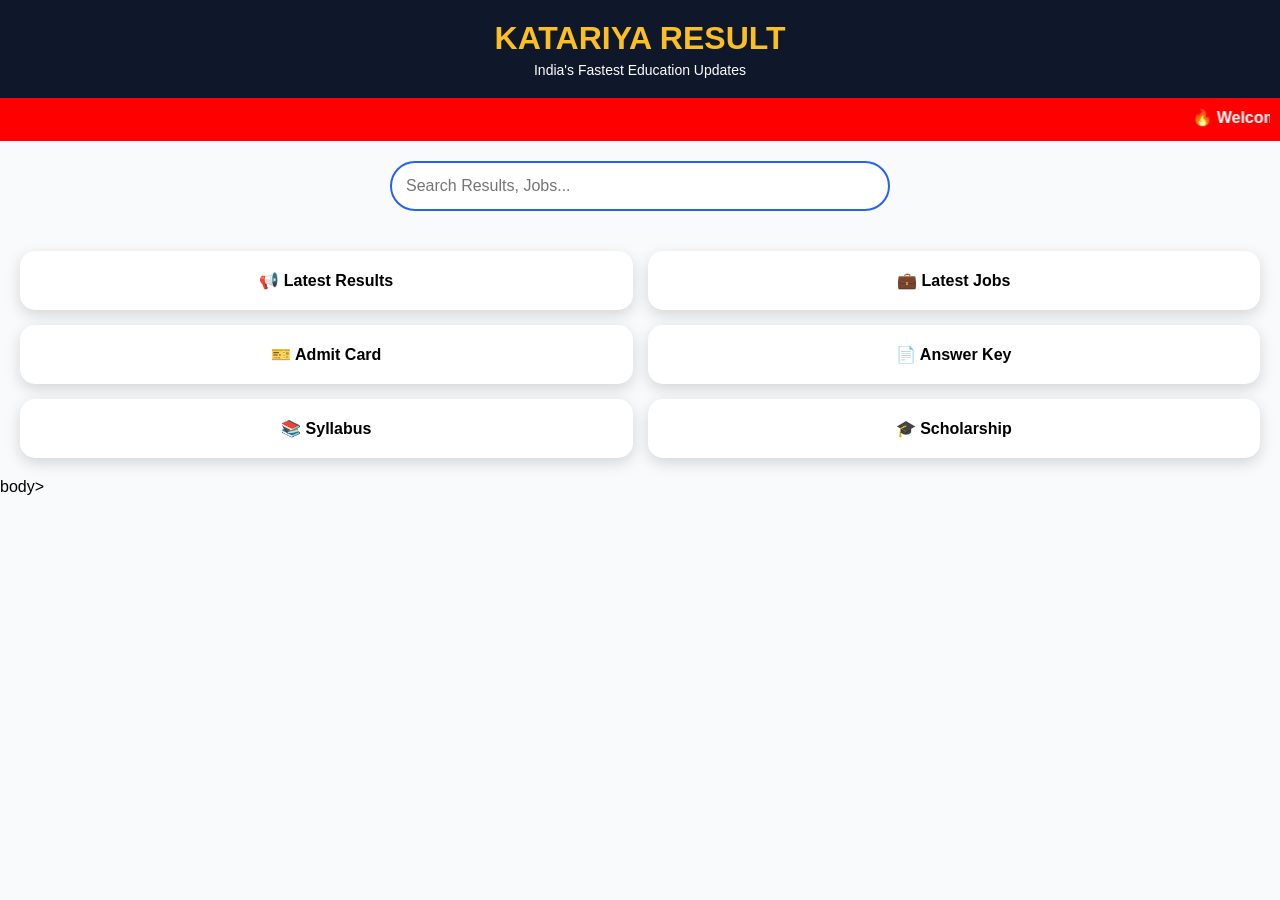
==== index.html @ f51190ad "Update index.html" ====
<!DOCTYPE html>
<html lang="hi">

  <head><link rel="stylesheet" href="style.css">
<meta charset="UTF-8">
<meta name="viewport" content="width=device-width, initial-scale=1.0">
<title>Katariya Result | India's Fastest Education Updates</title>

<style>
*{
margin:0;
padding:0;
box-sizing:border-box;
font-family:Arial,sans-serif;
}

body<nav class="navbar">
  <div class="nav-logo">KATARIYA RESULT</div>

  <div class="nav-links">
    <a href="#">Home</a>
    <a href="#">Results</a>
    <a href="#">Jobs</a>
    <a href="#">Admit Card</a>
    <a href="#">Answer Key</a>
    <a href="#">Contact</a>
  </div>

  <button id="themeBtn">🌙</button>
</nav>

<div class="hero">
  <h1>India's Premium Education Portal</h1>
  <p>Results • Jobs • Admit Card • Answer Key • Scholarship</p>

  <a href="#latest" class="hero-btn">Explore Now</a>
</div>{
background:#f4f8ff;
}

header{
background:#0f172a;
color:white;
padding:20px;
text-align:center;
}

header h1{
font-size:32px;
color:#fbbf24;
}

header p{
margin-top:5px;
font-size:14px;
}

.news{
background:red;
color:white;
padding:10px;
font-weight:bold;
overflow:hidden;
white-space:nowrap;
}

.news marquee{
font-size:16px;
}

.search{
padding:20px;
text-align:center;
}

.search input{
width:90%;
max-width:500px;
padding:14px;
border-radius:30px;
border:2px solid #2563eb;
font-size:16px;
}

.menu{
display:grid;
grid-template-columns:repeat(2,1fr);
gap:15px;
padding:20px;
}

.card{
background:white;
padding:20px;
border-radius:15px;
text-align:center;
font-weight:bold;
box-shadow:0 5px 15px rgba(0,0,0,.15);
}

.card:hover{
background:#2563eb;
color:white;
}
</style>

</head>
<body>

<header>
<h1>KATARIYA RESULT</h1>
<p>India's Fastest Education Updates</p>
</header>

<div class="news">
<marquee>
🔥 Welcome to Katariya Result | Latest Results | Jobs | Admit Card | Answer Key | Scholarship Updates
</marquee>
</div>

<div class="search">
<input type="text" placeholder="Search Results, Jobs...">
</div>

<div class="menu">
<div class="card">📢 Latest Results</div>
<div class="card">💼 Latest Jobs</div>
<div class="card">🎫 Admit Card</div>
<div class="card">📄 Answer Key</div>
<div class="card">📚 Syllabus</div>
<div class="card">🎓 Scholarship</div>
</div>

</<script src="script.js"></script>body>
</html>
---- style.css ----
:root{
--primary:#2563eb;
--secondary:#fbbf24;
--dark:#0f172a;
--light:#f8fafc;
}

body{
margin:0;
background:var(--light);
font-family:Arial,sans-serif;
}

header{
background:linear-gradient(135deg,#0f172a,#2563eb);
color:white;
padding:25px;
text-align:center;
box-shadow:0 10px 30px rgba(0,0,0,.2);
}

.logo{
font-size:38px;
font-weight:bold;
color:#fbbf24;
}

.tagline{
font-size:15px;
opacity:.9;
}

.topbar{
background:#dc2626;
color:#fff;
padding:10px;
font-weight:bold;
text-align:center;
}
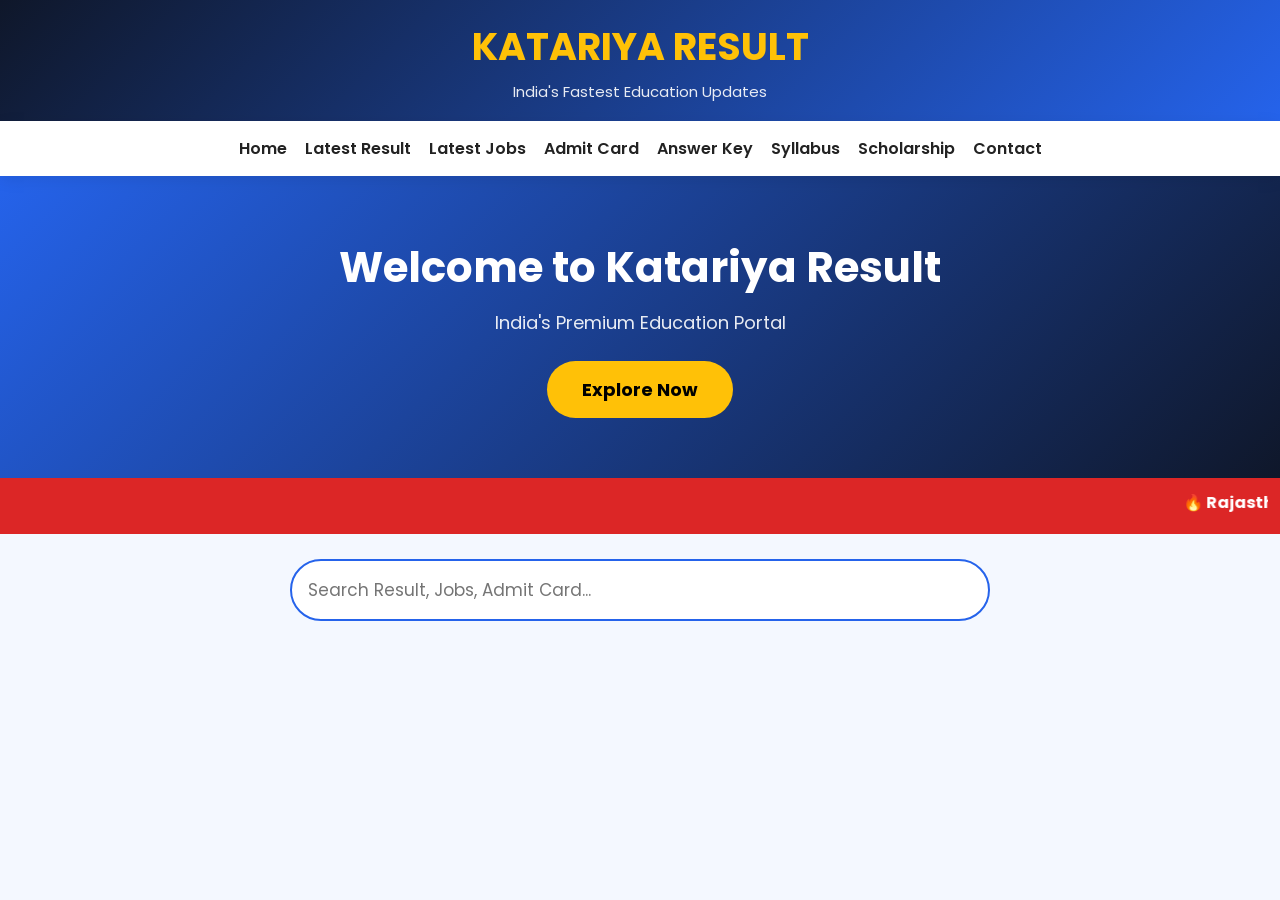
==== commit cae558fa: "Update index.html" ====
--- a/index.html
+++ b/index.html
@@ -1,137 +1,236 @@
 <!DOCTYPE html>
 <html lang="hi">
-
-  <head><link rel="stylesheet" href="style.css">
+<head>
 <meta charset="UTF-8">
 <meta name="viewport" content="width=device-width, initial-scale=1.0">
+
 <title>Katariya Result | India's Fastest Education Updates</title>
 
+<link rel="stylesheet" href="style.css">
+<link href="https://fonts.googleapis.com/css2?family=Poppins:wght@300;400;500;600;700&display=swap" rel="stylesheet">
+
 <style>
+
 *{
 margin:0;
 padding:0;
 box-sizing:border-box;
-font-family:Arial,sans-serif;
-}
-
-body<nav class="navbar">
-  <div class="nav-logo">KATARIYA RESULT</div>
-
-  <div class="nav-links">
-    <a href="#">Home</a>
-    <a href="#">Results</a>
-    <a href="#">Jobs</a>
-    <a href="#">Admit Card</a>
-    <a href="#">Answer Key</a>
-    <a href="#">Contact</a>
-  </div>
-
-  <button id="themeBtn">🌙</button>
-</nav>
-
-<div class="hero">
-  <h1>India's Premium Education Portal</h1>
-  <p>Results • Jobs • Admit Card • Answer Key • Scholarship</p>
-
-  <a href="#latest" class="hero-btn">Explore Now</a>
-</div>{
+font-family:'Poppins',sans-serif;
+}
+
+body{
 background:#f4f8ff;
+color:#222;
 }
 
 header{
-background:#0f172a;
-color:white;
-padding:20px;
-text-align:center;
-}
-
-header h1{
-font-size:32px;
-color:#fbbf24;
-}
-
-header p{
+background:linear-gradient(135deg,#0F172A,#2563EB);
+padding:18px;
+text-align:center;
+color:white;
+box-shadow:0 10px 30px rgba(0,0,0,.2);
+}
+
+.logo{
+font-size:38px;
+font-weight:700;
+color:#FFC107;
+}
+
+.tagline{
 margin-top:5px;
-font-size:14px;
-}
-
-.news{
-background:red;
-color:white;
-padding:10px;
+font-size:15px;
+}
+
+nav{
+background:white;
+display:flex;
+justify-content:center;
+gap:18px;
+flex-wrap:wrap;
+padding:15px;
+box-shadow:0 4px 15px rgba(0,0,0,.08);
+position:sticky;
+top:0;
+z-index:999;
+}
+
+nav a{
+text-decoration:none;
+color:#222;
+font-weight:600;
+transition:.3s;
+}
+
+nav a:hover{
+color:#2563EB;
+}
+
+.hero{
+padding:60px 20px;
+text-align:center;
+background:linear-gradient(135deg,#2563EB,#0F172A);
+color:white;
+}
+
+.hero h1{
+font-size:42px;
+margin-bottom:10px;
+}
+
+.hero p{
+font-size:18px;
+opacity:.9;
+}
+
+.hero button{
+margin-top:25px;
+padding:15px 35px;
+border:none;
+border-radius:50px;
+background:#FFC107;
+font-size:18px;
 font-weight:bold;
-overflow:hidden;
-white-space:nowrap;
-}
-
-.news marquee{
-font-size:16px;
+cursor:pointer;
+transition:.3s;
+}
+
+.hero button:hover{
+transform:scale(1.05);
+}
+
+.breaking{
+background:#dc2626;
+color:white;
+padding:12px;
+font-weight:bold;
 }
 
 .search{
-padding:20px;
+padding:25px;
 text-align:center;
 }
 
 .search input{
 width:90%;
-max-width:500px;
-padding:14px;
-border-radius:30px;
-border:2px solid #2563eb;
-font-size:16px;
-}
-
-.menu{
+max-width:700px;
+padding:16px;
+border-radius:40px;
+border:2px solid #2563EB;
+font-size:17px;
+outline:none;
+}
+
+.section-title{
+text-align:center;
+margin-top:35px;
+font-size:28px;
+color:#0F172A;
+}
+
+.cards{
 display:grid;
-grid-template-columns:repeat(2,1fr);
-gap:15px;
-padding:20px;
+grid-template-columns:repeat(auto-fit,minmax(220px,1fr));
+gap:20px;
+padding:30px;
 }
 
 .card{
 background:white;
-padding:20px;
-border-radius:15px;
-text-align:center;
-font-weight:bold;
-box-shadow:0 5px 15px rgba(0,0,0,.15);
+padding:25px;
+border-radius:18px;
+box-shadow:0 10px 25px rgba(0,0,0,.08);
+transition:.3s;
+text-align:center;
 }
 
 .card:hover{
-background:#2563eb;
-color:white;
-}
+transform:translateY(-8px);
+}
+
+.card h3{
+margin-top:15px;
+}
+
+.card p{
+margin-top:10px;
+font-size:14px;
+}
+
+.card button{
+margin-top:18px;
+padding:10px 20px;
+border:none;
+background:#2563EB;
+color:white;
+border-radius:8px;
+cursor:pointer;
+}
+
+footer{
+background:#0F172A;
+color:white;
+text-align:center;
+padding:35px;
+margin-top:40px;
+}
+
 </style>
 
 </head>
+
 <body>
 
 <header>
-<h1>KATARIYA RESULT</h1>
-<p>India's Fastest Education Updates</p>
+
+<div class="logo">KATARIYA RESULT</div>
+
+<div class="tagline">
+India's Fastest Education Updates
+</div>
+
 </header>
 
-<div class="news">
+<nav>
+
+<a href="#">Home</a>
+
+<a href="#">Latest Result</a>
+
+<a href="#">Latest Jobs</a>
+
+<a href="#">Admit Card</a>
+
+<a href="#">Answer Key</a>
+
+<a href="#">Syllabus</a>
+
+<a href="#">Scholarship</a>
+
+<a href="#">Contact</a>
+
+</nav>
+
+<section class="hero">
+
+<h1>Welcome to Katariya Result</h1>
+
+<p>India's Premium Education Portal</p>
+
+<button>Explore Now</button>
+
+</section>
+
+<div class="breaking">
+
 <marquee>
-🔥 Welcome to Katariya Result | Latest Results | Jobs | Admit Card | Answer Key | Scholarship Updates
+🔥 Rajasthan Police Result | REET | SSC | Railway | UPSC | Latest Government Jobs | Admit Card | Scholarship Updates
 </marquee>
+
 </div>
 
 <div class="search">
-<input type="text" placeholder="Search Results, Jobs...">
+
+<input type="text" placeholder="Search Result, Jobs, Admit Card...">
+
 </div>
-
-<div class="menu">
-<div class="card">📢 Latest Results</div>
-<div class="card">💼 Latest Jobs</div>
-<div class="card">🎫 Admit Card</div>
-<div class="card">📄 Answer Key</div>
-<div class="card">📚 Syllabus</div>
-<div class="card">🎓 Scholarship</div>
-</div>
-
-</<script src="script.js"></script>body>
-</html>
-
-
--- a/style.css
+++ b/style.css
@@ -37,3 +37,78 @@
 font-weight:bold;
 text-align:center;
 }
+.navbar{
+position:sticky;
+top:0;
+z-index:999;
+display:flex;
+justify-content:space-between;
+align-items:center;
+padding:15px 25px;
+background:rgba(15,23,42,.9);
+backdrop-filter:blur(15px);
+}
+
+.nav-logo{
+font-size:24px;
+font-weight:bold;
+color:#FFC107;
+}
+
+.nav-links{
+display:flex;
+gap:18px;
+}
+
+.nav-links a{
+color:white;
+text-decoration:none;
+font-weight:600;
+transition:.3s;
+}
+
+.nav-links a:hover{
+color:#FFC107;
+}
+
+#themeBtn{
+border:none;
+padding:10px 14px;
+border-radius:50%;
+background:#FFC107;
+cursor:pointer;
+font-size:18px;
+}
+
+.hero{
+padding:80px 20px;
+text-align:center;
+background:linear-gradient(135deg,#0f172a,#2563eb);
+color:white;
+}
+
+.hero h1{
+font-size:40px;
+margin-bottom:10px;
+}
+
+.hero p{
+font-size:18px;
+opacity:.9;
+}
+
+.hero-btn{
+display:inline-block;
+margin-top:25px;
+padding:15px 35px;
+background:#FFC107;
+color:#111;
+font-weight:bold;
+border-radius:40px;
+text-decoration:none;
+transition:.3s;
+}
+
+.hero-btn:hover{
+transform:scale(1.08);
+}
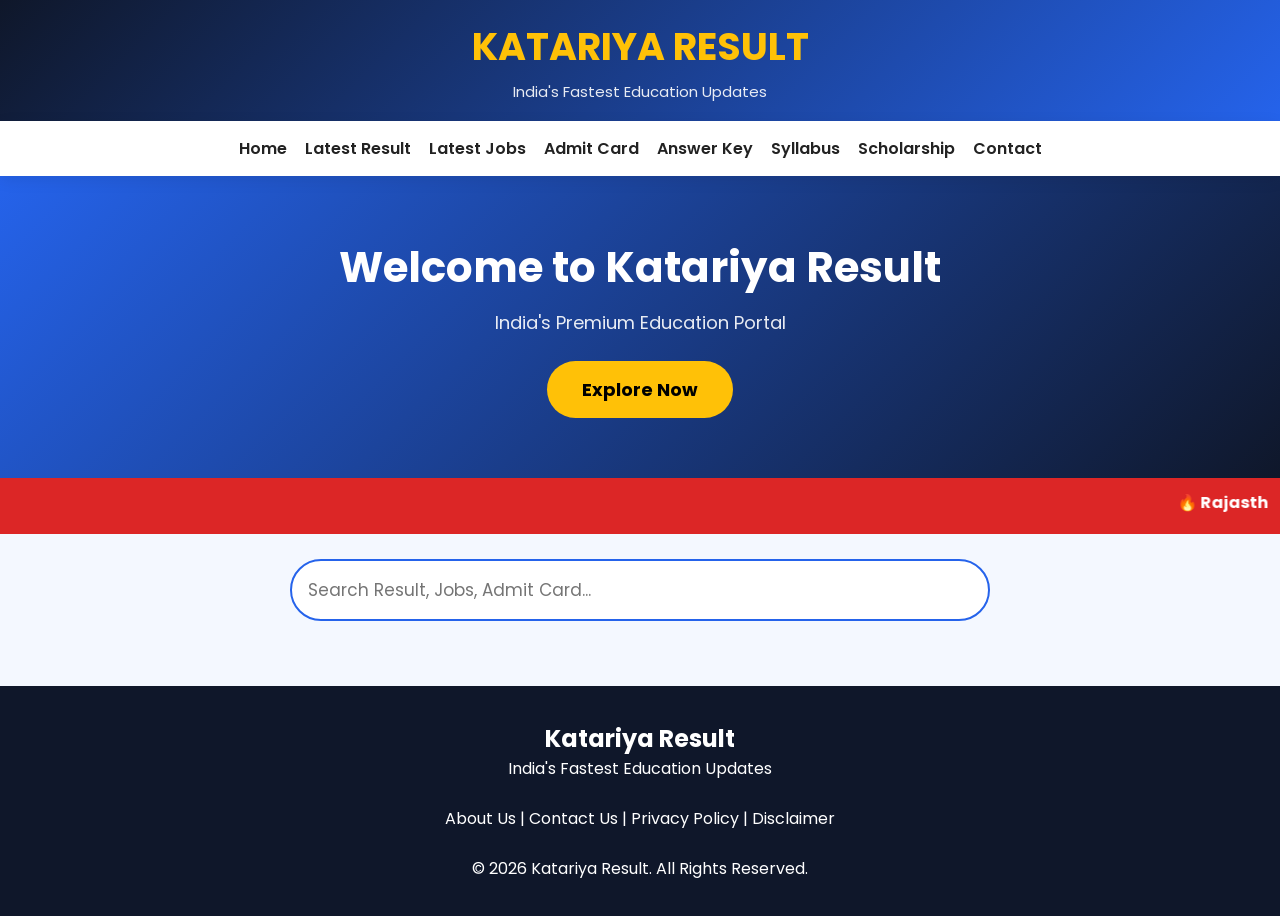
==== commit d8868ee6: "Update index.html" ====
--- a/index.html
+++ b/index.html
@@ -233,4 +233,66 @@
 
 <input type="text" placeholder="Search Result, Jobs, Admit Card...">
 
-</div>
+
+</div><footer>
+
+<h2>Katariya Result</h2>
+
+<p>India's Fastest Education Updates</p>
+
+<br>
+
+<p>
+About Us | Contact Us | Privacy Policy | Disclaimer
+</p>
+
+<br>
+
+<p>
+© 2026 Katariya Result. All Rights Reserved.
+</p>
+
+</footer>
+
+<button id="topBtn">⬆</button>
+
+<script>
+
+const topBtn=document.getElementById("topBtn");
+
+window.onscroll=function(){
+
+if(document.body.scrollTop>300||document.documentElement.scrollTop>300){
+topBtn.style.display="block";
+}else{
+topBtn.style.display="none";
+}
+
+}
+
+topBtn.onclick=function(){
+
+window.scrollTo({
+top:0,
+behavior:"smooth"
+});
+
+}
+
+function updateTime(){
+
+const d=new Date();
+
+let t=d.toLocaleTimeString();
+
+document.title="Katariya Result | "+t;
+
+}
+
+setInterval(updateTime,1000);
+
+</script>
+
+</body>
+
+</html>
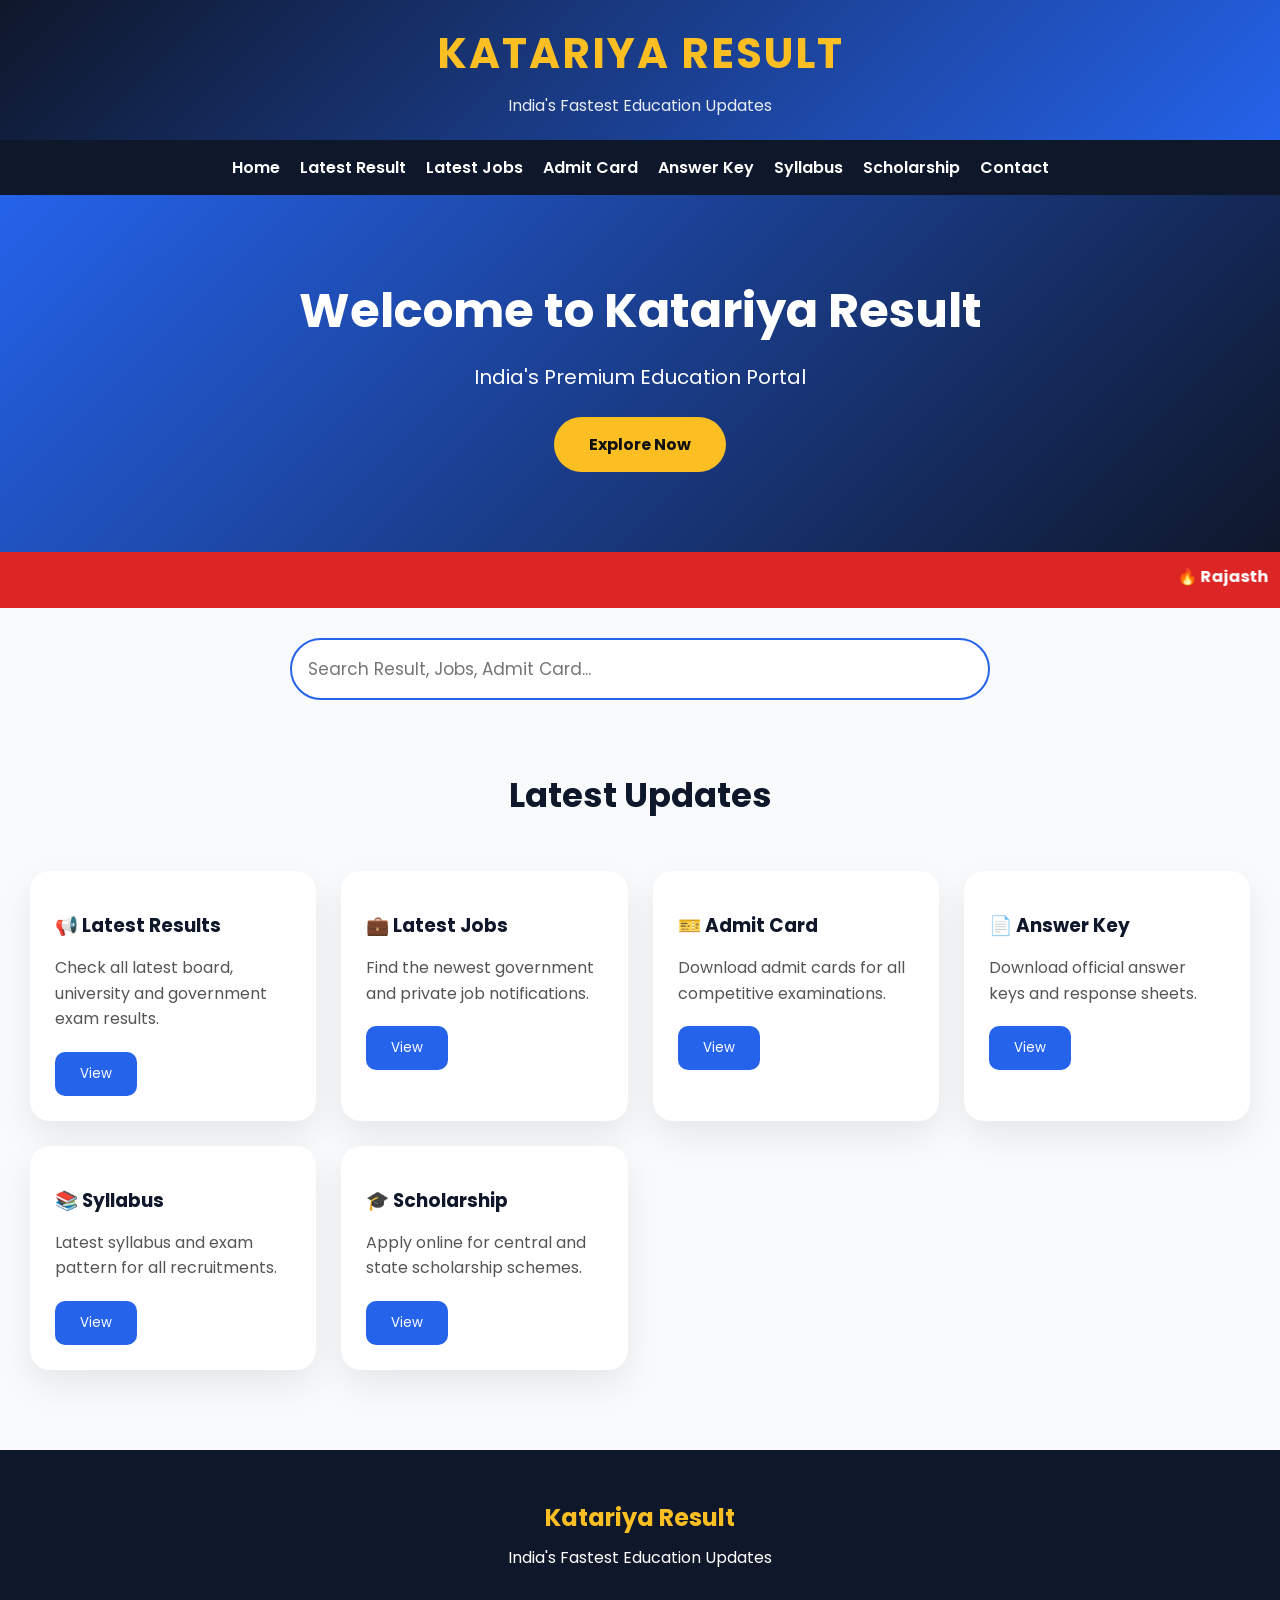
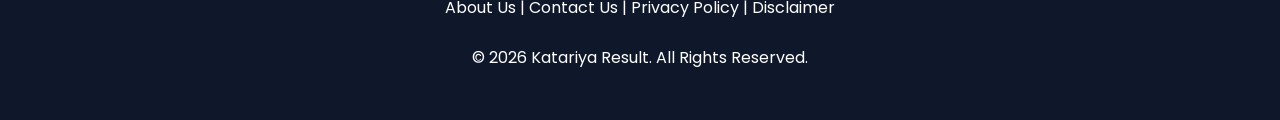
==== commit 639a0a4c: "Update index.html" ====
--- a/index.html
+++ b/index.html
@@ -1,5 +1,5 @@
 <!DOCTYPE html>
-<html lang="hi">
+<html lang="en">
 <head>
 <meta charset="UTF-8">
 <meta name="viewport" content="width=device-width, initial-scale=1.0">
@@ -9,232 +9,87 @@
 <link rel="stylesheet" href="style.css">
 <link href="https://fonts.googleapis.com/css2?family=Poppins:wght@300;400;500;600;700&display=swap" rel="stylesheet">
 
-<style>
-
-*{
-margin:0;
-padding:0;
-box-sizing:border-box;
-font-family:'Poppins',sans-serif;
-}
-
-body{
-background:#f4f8ff;
-color:#222;
-}
-
-header{
-background:linear-gradient(135deg,#0F172A,#2563EB);
-padding:18px;
-text-align:center;
-color:white;
-box-shadow:0 10px 30px rgba(0,0,0,.2);
-}
-
-.logo{
-font-size:38px;
-font-weight:700;
-color:#FFC107;
-}
-
-.tagline{
-margin-top:5px;
-font-size:15px;
-}
-
-nav{
-background:white;
-display:flex;
-justify-content:center;
-gap:18px;
-flex-wrap:wrap;
-padding:15px;
-box-shadow:0 4px 15px rgba(0,0,0,.08);
-position:sticky;
-top:0;
-z-index:999;
-}
-
-nav a{
-text-decoration:none;
-color:#222;
-font-weight:600;
-transition:.3s;
-}
-
-nav a:hover{
-color:#2563EB;
-}
-
-.hero{
-padding:60px 20px;
-text-align:center;
-background:linear-gradient(135deg,#2563EB,#0F172A);
-color:white;
-}
-
-.hero h1{
-font-size:42px;
-margin-bottom:10px;
-}
-
-.hero p{
-font-size:18px;
-opacity:.9;
-}
-
-.hero button{
-margin-top:25px;
-padding:15px 35px;
-border:none;
-border-radius:50px;
-background:#FFC107;
-font-size:18px;
-font-weight:bold;
-cursor:pointer;
-transition:.3s;
-}
-
-.hero button:hover{
-transform:scale(1.05);
-}
-
-.breaking{
-background:#dc2626;
-color:white;
-padding:12px;
-font-weight:bold;
-}
-
-.search{
-padding:25px;
-text-align:center;
-}
-
-.search input{
-width:90%;
-max-width:700px;
-padding:16px;
-border-radius:40px;
-border:2px solid #2563EB;
-font-size:17px;
-outline:none;
-}
-
-.section-title{
-text-align:center;
-margin-top:35px;
-font-size:28px;
-color:#0F172A;
-}
-
-.cards{
-display:grid;
-grid-template-columns:repeat(auto-fit,minmax(220px,1fr));
-gap:20px;
-padding:30px;
-}
-
-.card{
-background:white;
-padding:25px;
-border-radius:18px;
-box-shadow:0 10px 25px rgba(0,0,0,.08);
-transition:.3s;
-text-align:center;
-}
-
-.card:hover{
-transform:translateY(-8px);
-}
-
-.card h3{
-margin-top:15px;
-}
-
-.card p{
-margin-top:10px;
-font-size:14px;
-}
-
-.card button{
-margin-top:18px;
-padding:10px 20px;
-border:none;
-background:#2563EB;
-color:white;
-border-radius:8px;
-cursor:pointer;
-}
-
-footer{
-background:#0F172A;
-color:white;
-text-align:center;
-padding:35px;
-margin-top:40px;
-}
-
-</style>
-
 </head>
 
 <body>
 
 <header>
-
 <div class="logo">KATARIYA RESULT</div>
-
-<div class="tagline">
-India's Fastest Education Updates
-</div>
-
+<div class="tagline">India's Fastest Education Updates</div>
 </header>
 
 <nav>
-
-<a href="#">Home</a>
-
-<a href="#">Latest Result</a>
-
-<a href="#">Latest Jobs</a>
-
-<a href="#">Admit Card</a>
-
-<a href="#">Answer Key</a>
-
-<a href="#">Syllabus</a>
-
-<a href="#">Scholarship</a>
-
-<a href="#">Contact</a>
-
+<ul>
+<li><a href="#">Home</a></li>
+<li><a href="#">Latest Result</a></li>
+<li><a href="#">Latest Jobs</a></li>
+<li><a href="#">Admit Card</a></li>
+<li><a href="#">Answer Key</a></li>
+<li><a href="#">Syllabus</a></li>
+<li><a href="#">Scholarship</a></li>
+<li><a href="#">Contact</a></li>
+</ul>
 </nav>
 
 <section class="hero">
-
 <h1>Welcome to Katariya Result</h1>
-
 <p>India's Premium Education Portal</p>
-
-<button>Explore Now</button>
-
+<a href="#latest" class="hero-btn">Explore Now</a>
 </section>
 
-<div class="breaking">
-
+<div class="news">
 <marquee>
 🔥 Rajasthan Police Result | REET | SSC | Railway | UPSC | Latest Government Jobs | Admit Card | Scholarship Updates
 </marquee>
+</div>
+
+<div class="search">
+<input type="text" placeholder="Search Result, Jobs, Admit Card...">
+</div>
+
+<h2 class="section-title" id="latest">Latest Updates</h2>
+
+<div class="cards">
+
+<div class="card">
+<h3>📢 Latest Results</h3>
+<p>Check all latest board, university and government exam results.</p>
+<button>View</button>
+</div>
+
+<div class="card">
+<h3>💼 Latest Jobs</h3>
+<p>Find the newest government and private job notifications.</p>
+<button>View</button>
+</div>
+
+<div class="card">
+<h3>🎫 Admit Card</h3>
+<p>Download admit cards for all competitive examinations.</p>
+<button>View</button>
+</div>
+
+<div class="card">
+<h3>📄 Answer Key</h3>
+<p>Download official answer keys and response sheets.</p>
+<button>View</button>
+</div>
+
+<div class="card">
+<h3>📚 Syllabus</h3>
+<p>Latest syllabus and exam pattern for all recruitments.</p>
+<button>View</button>
+</div>
+
+<div class="card">
+<h3>🎓 Scholarship</h3>
+<p>Apply online for central and state scholarship schemes.</p>
+<button>View</button>
+</div>
 
 </div>
 
-<div class="search">
-
-<input type="text" placeholder="Search Result, Jobs, Admit Card...">
-
-
-</div><footer>
+<footer>
 
 <h2>Katariya Result</h2>
 
@@ -256,43 +111,7 @@
 
 <button id="topBtn">⬆</button>
 
-<script>
-
-const topBtn=document.getElementById("topBtn");
-
-window.onscroll=function(){
-
-if(document.body.scrollTop>300||document.documentElement.scrollTop>300){
-topBtn.style.display="block";
-}else{
-topBtn.style.display="none";
-}
-
-}
-
-topBtn.onclick=function(){
-
-window.scrollTo({
-top:0,
-behavior:"smooth"
-});
-
-}
-
-function updateTime(){
-
-const d=new Date();
-
-let t=d.toLocaleTimeString();
-
-document.title="Katariya Result | "+t;
-
-}
-
-setInterval(updateTime,1000);
-
-</script>
+<script src="script.js"></script>
 
 </body>
-
 </html>
--- a/style.css
+++ b/style.css
@@ -1,114 +1,311 @@
 :root{
---primary:#2563eb;
---secondary:#fbbf24;
---dark:#0f172a;
---light:#f8fafc;
+  --primary:#2563eb;
+  --secondary:#fbbf24;
+  --dark:#0f172a;
+  --light:#f8fafc;
+  --white:#ffffff;
+  --danger:#dc2626;
+  --shadow:0 10px 30px rgba(0,0,0,.12);
+  --radius:18px;
+}
+
+*{
+  margin:0;
+  padding:0;
+  box-sizing:border-box;
+  font-family:'Poppins',sans-serif;
+  scroll-behavior:smooth;
 }
 
 body{
-margin:0;
-background:var(--light);
-font-family:Arial,sans-serif;
+  background:var(--light);
+  color:#222;
+  overflow-x:hidden;
+}
+
+a{
+  text-decoration:none;
+  color:inherit;
+}
+
+img{
+  max-width:100%;
+  display:block;
 }
 
 header{
-background:linear-gradient(135deg,#0f172a,#2563eb);
-color:white;
-padding:25px;
-text-align:center;
-box-shadow:0 10px 30px rgba(0,0,0,.2);
+  background:linear-gradient(135deg,#0f172a,#2563eb);
+  color:#fff;
+  padding:22px;
+  text-align:center;
+  box-shadow:var(--shadow);
 }
 
 .logo{
-font-size:38px;
-font-weight:bold;
-color:#fbbf24;
+  font-size:42px;
+  font-weight:700;
+  color:var(--secondary);
+  letter-spacing:2px;
 }
 
 .tagline{
-font-size:15px;
-opacity:.9;
-}
-
-.topbar{
-background:#dc2626;
-color:#fff;
-padding:10px;
-font-weight:bold;
-text-align:center;
-}
-.navbar{
-position:sticky;
-top:0;
-z-index:999;
-display:flex;
-justify-content:space-between;
-align-items:center;
-padding:15px 25px;
-background:rgba(15,23,42,.9);
-backdrop-filter:blur(15px);
-}
-
-.nav-logo{
-font-size:24px;
-font-weight:bold;
-color:#FFC107;
-}
-
-.nav-links{
-display:flex;
-gap:18px;
-}
-
-.nav-links a{
-color:white;
-text-decoration:none;
-font-weight:600;
-transition:.3s;
-}
-
-.nav-links a:hover{
-color:#FFC107;
-}
-
-#themeBtn{
-border:none;
-padding:10px 14px;
-border-radius:50%;
-background:#FFC107;
-cursor:pointer;
-font-size:18px;
+  margin-top:8px;
+  font-size:16px;
+  opacity:.9;
+}
+
+nav{
+  position:sticky;
+  top:0;
+  z-index:999;
+  display:flex;
+  justify-content:center;
+  align-items:center;
+  background:#0f172a;
+  padding:15px;
+}
+
+nav ul{
+  display:flex;
+  list-style:none;
+  gap:20px;
+  flex-wrap:wrap;
+}
+
+nav ul li a{
+  color:#fff;
+  font-weight:600;
+  transition:.3s;
+}
+
+nav ul li a:hover{
+  color:var(--secondary);
 }
 
 .hero{
-padding:80px 20px;
-text-align:center;
-background:linear-gradient(135deg,#0f172a,#2563eb);
-color:white;
+  background:linear-gradient(135deg,#2563eb,#0f172a);
+  color:#fff;
+  text-align:center;
+  padding:80px 20px;
 }
 
 .hero h1{
-font-size:40px;
-margin-bottom:10px;
+  font-size:48px;
 }
 
 .hero p{
-font-size:18px;
-opacity:.9;
+  margin-top:15px;
+  font-size:20px;
 }
 
 .hero-btn{
-display:inline-block;
-margin-top:25px;
-padding:15px 35px;
-background:#FFC107;
-color:#111;
-font-weight:bold;
-border-radius:40px;
-text-decoration:none;
-transition:.3s;
+  display:inline-block;
+  margin-top:25px;
+  padding:15px 35px;
+  background:var(--secondary);
+  color:#111;
+  border-radius:50px;
+  font-weight:700;
+  transition:.3s;
 }
 
 .hero-btn:hover{
-transform:scale(1.08);
-}
+  transform:translateY(-5px);
+}
+
+.news{
+  background:var(--danger);
+  color:#fff;
+  padding:12px;
+  font-weight:bold;
+}
+
+.search{
+  padding:30px 20px;
+  text-align:center;
+}
+
+.search input{
+  width:90%;
+  max-width:700px;
+  padding:16px;
+  border:2px solid var(--primary);
+  border-radius:50px;
+  outline:none;
+  font-size:17px;
+}
+
+.search input:focus{
+  box-shadow:0 0 20px rgba(37,99,235,.2);
+}
+
+.section-title{
+  text-align:center;
+  font-size:34px;
+  margin:40px 0 20px;
+  color:var(--dark);
+}
+
+.cards{
+  display:grid;
+  grid-template-columns:repeat(auto-fit,minmax(240px,1fr));
+  gap:25px;
+  padding:30px;
+}
+
+.card{
+  background:#fff;
+  border-radius:20px;
+  padding:25px;
+  box-shadow:0 15px 35px rgba(0,0,0,.08);
+  transition:.3s;
+}
+
+.card:hover{
+  transform:translateY(-10px);
+  box-shadow:0 20px 40px rgba(37,99,235,.2);
+}
+
+.card h3{
+  margin:15px 0;
+  color:var(--dark);
+}
+
+.card p{
+  color:#555;
+  line-height:1.6;
+}
+
+.card button{
+  margin-top:20px;
+  background:var(--primary);
+  color:#fff;
+  border:none;
+  padding:12px 25px;
+  border-radius:10px;
+  cursor:pointer;
+  transition:.3s;
+}
+
+.card button:hover{
+  background:var(--dark);
+}
+
+footer{
+  background:var(--dark);
+  color:#fff;
+  text-align:center;
+  padding:50px 20px;
+  margin-top:50px;
+}
+
+footer h2{
+  color:var(--secondary);
+  margin-bottom:10px;
+}
+
+#topBtn{
+  position:fixed;
+  bottom:20px;
+  right:20px;
+  width:55px;
+  height:55px;
+  border:none;
+  border-radius:50%;
+  background:var(--primary);
+  color:#fff;
+  font-size:22px;
+  cursor:pointer;
+  display:none;
+  box-shadow:0 10px 20px rgba(0,0,0,.25);
+}
+
+body.dark{
+  background:#08111f;
+  color:#fff;
+}
+
+body.dark .card{
+  background:#14213d;
+  color:#fff;
+}
+
+body.dark .card h3{
+  color:#fff;
+}
+
+body.dark nav{
+  background:#08111f;
+}
+
+body.dark .search input{
+  background:#14213d;
+  color:#fff;
+  border-color:var(--secondary);
+}
+
+@keyframes fadeUp{
+  from{
+    opacity:0;
+    transform:translateY(40px);
+  }
+  to{
+    opacity:1;
+    transform:translateY(0);
+  }
+}
+
+.hero,
+.card{
+  animation:fadeUp .7s ease;
+}
+
+@media(max-width:768px){
+
+.logo{
+  font-size:30px;
+}
+
+.hero{
+  padding:60px 20px;
+}
+
+.hero h1{
+  font-size:34px;
+}
+
+.hero p{
+  font-size:16px;
+}
+
+nav ul{
+  justify-content:center;
+  gap:12px;
+}
+
+.cards{
+  grid-template-columns:1fr;
+  padding:20px;
+}
+
+.search input{
+  width:96%;
+}
+
+}
+
+@media(max-width:480px){
+
+.hero h1{
+  font-size:28px;
+}
+
+.hero p{
+  font-size:15px;
+}
+
+.logo{
+  font-size:26px;
+}
+
+}
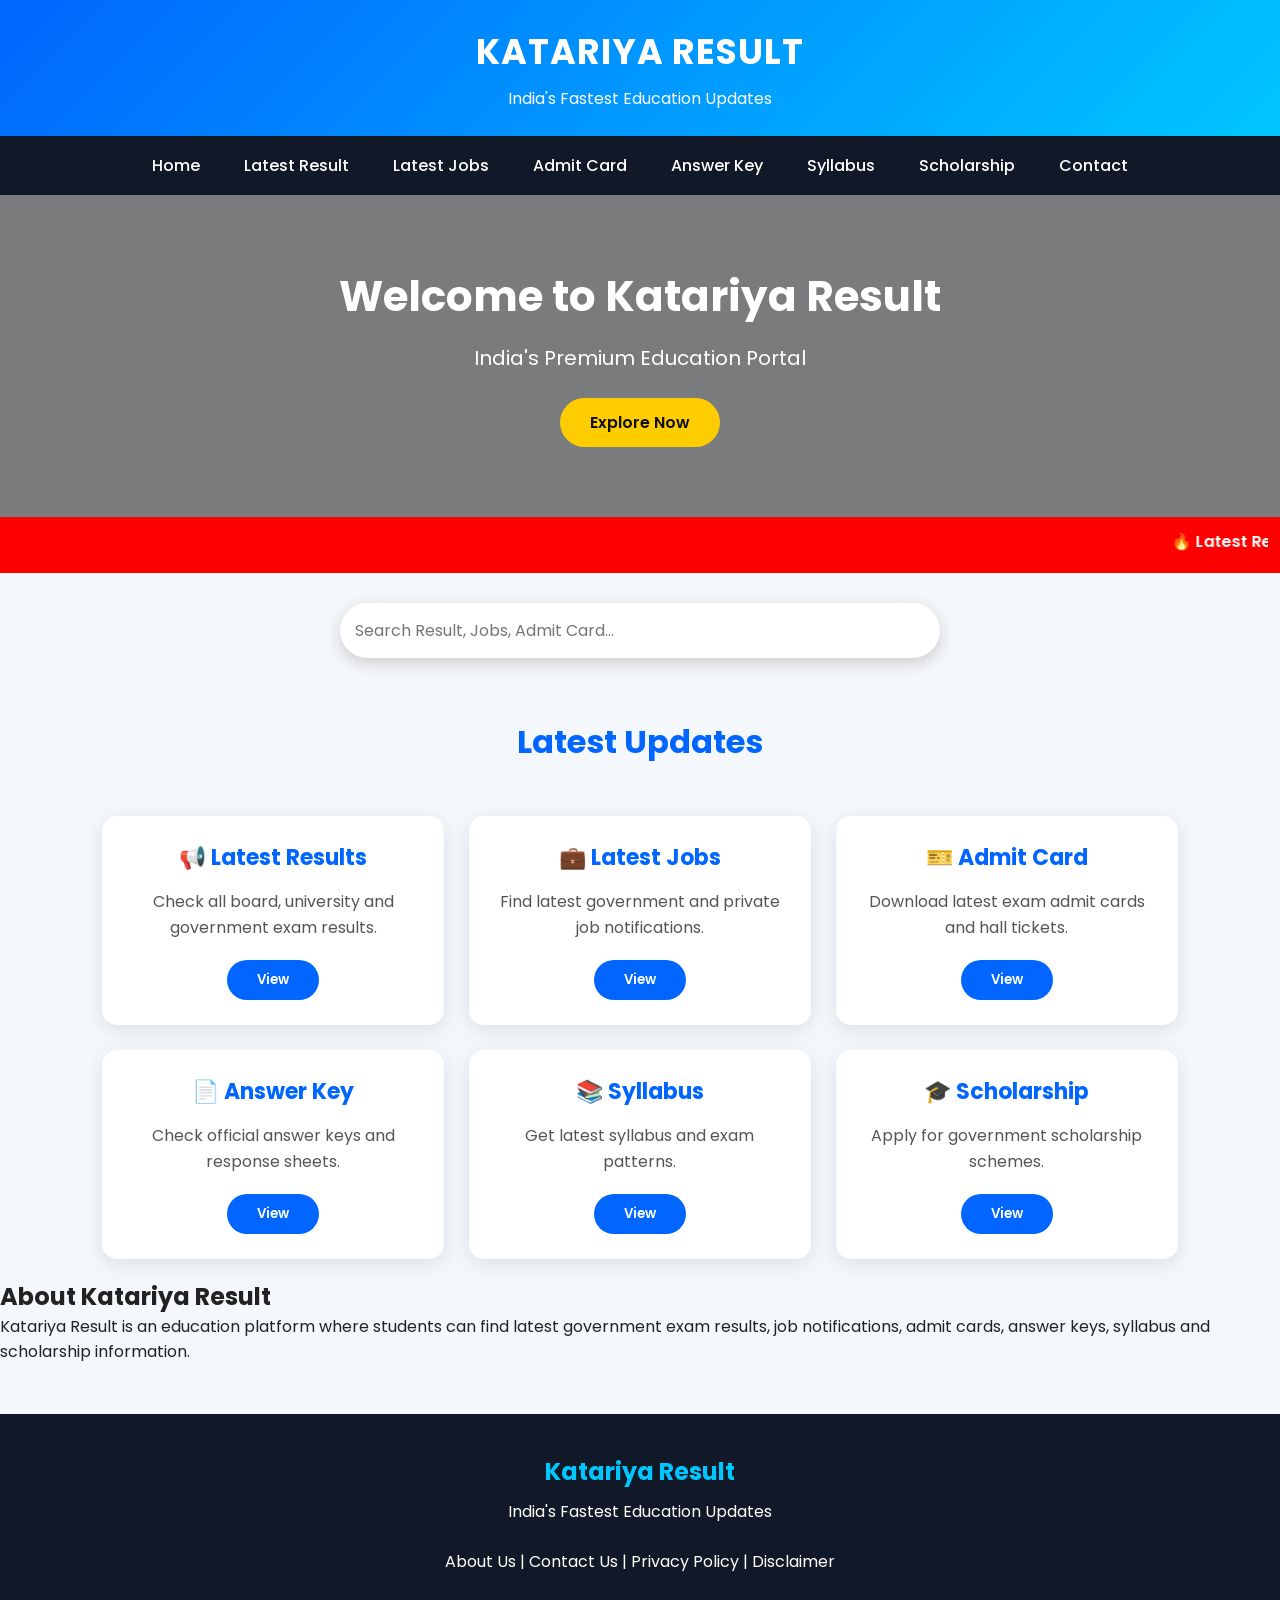
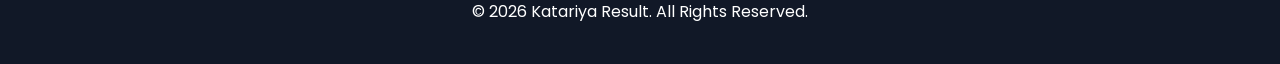
==== commit 2db65706: "Update index.html" ====
--- a/index.html
+++ b/index.html
@@ -1,117 +1,300 @@
 <!DOCTYPE html>
 <html lang="en">
+
 <head>
+
 <meta charset="UTF-8">
 <meta name="viewport" content="width=device-width, initial-scale=1.0">
 
-<title>Katariya Result | India's Fastest Education Updates</title>
+<title>Katariya Result | Latest Results, Jobs, Admit Card Updates</title>
+
+<meta name="description" content="Katariya Result provides latest government results, jobs, admit cards, answer keys, syllabus and scholarship updates.">
+
+<meta name="keywords" content="Katariya Result, Sarkari Result, Government Jobs, Admit Card, Rajasthan Result">
 
 <link rel="stylesheet" href="style.css">
+
 <link href="https://fonts.googleapis.com/css2?family=Poppins:wght@300;400;500;600;700&display=swap" rel="stylesheet">
 
 </head>
 
+
 <body>
 
+
 <header>
-<div class="logo">KATARIYA RESULT</div>
-<div class="tagline">India's Fastest Education Updates</div>
+
+<div class="logo">
+KATARIYA RESULT
+</div>
+
+<div class="tagline">
+India's Fastest Education Updates
+</div>
+
 </header>
 
+
+
 <nav>
+
 <ul>
-<li><a href="#">Home</a></li>
-<li><a href="#">Latest Result</a></li>
-<li><a href="#">Latest Jobs</a></li>
-<li><a href="#">Admit Card</a></li>
-<li><a href="#">Answer Key</a></li>
-<li><a href="#">Syllabus</a></li>
-<li><a href="#">Scholarship</a></li>
-<li><a href="#">Contact</a></li>
+
+<li><a href="index.html">Home</a></li>
+
+<li><a href="result.html">Latest Result</a></li>
+
+<li><a href="jobs.html">Latest Jobs</a></li>
+
+<li><a href="admit-card.html">Admit Card</a></li>
+
+<li><a href="answer-key.html">Answer Key</a></li>
+
+<li><a href="syllabus.html">Syllabus</a></li>
+
+<li><a href="scholarship.html">Scholarship</a></li>
+
+<li><a href="contact.html">Contact</a></li>
+
 </ul>
+
 </nav>
 
+
+
+
 <section class="hero">
-<h1>Welcome to Katariya Result</h1>
-<p>India's Premium Education Portal</p>
-<a href="#latest" class="hero-btn">Explore Now</a>
+
+<h1>
+Welcome to Katariya Result
+</h1>
+
+<p>
+India's Premium Education Portal
+</p>
+
+
+<a href="#latest" class="hero-btn">
+Explore Now
+</a>
+
+
 </section>
 
+
+
+
 <div class="news">
+
 <marquee>
-🔥 Rajasthan Police Result | REET | SSC | Railway | UPSC | Latest Government Jobs | Admit Card | Scholarship Updates
+
+🔥 Latest Result | Government Jobs | Admit Card | Answer Key | Scholarship Updates
+
 </marquee>
-</div>
+
+</div>
+
+
+
+
 
 <div class="search">
+
 <input type="text" placeholder="Search Result, Jobs, Admit Card...">
-</div>
-
-<h2 class="section-title" id="latest">Latest Updates</h2>
+
+</div>
+
+
+
+
+
+
+<h2 class="section-title" id="latest">
+Latest Updates
+</h2>
+
+
+
 
 <div class="cards">
 
-<div class="card">
+
+
+<div class="card">
+
 <h3>📢 Latest Results</h3>
-<p>Check all latest board, university and government exam results.</p>
-<button>View</button>
-</div>
-
-<div class="card">
+
+<p>
+Check all board, university and government exam results.
+</p>
+
+<button>
+View
+</button>
+
+</div>
+
+
+
+
+<div class="card">
+
 <h3>💼 Latest Jobs</h3>
-<p>Find the newest government and private job notifications.</p>
-<button>View</button>
-</div>
-
-<div class="card">
+
+<p>
+Find latest government and private job notifications.
+</p>
+
+<button>
+View
+</button>
+
+</div>
+
+
+
+
+
+<div class="card">
+
 <h3>🎫 Admit Card</h3>
-<p>Download admit cards for all competitive examinations.</p>
-<button>View</button>
-</div>
-
-<div class="card">
+
+<p>
+Download latest exam admit cards and hall tickets.
+</p>
+
+<button>
+View
+</button>
+
+</div>
+
+
+
+
+
+<div class="card">
+
 <h3>📄 Answer Key</h3>
-<p>Download official answer keys and response sheets.</p>
-<button>View</button>
-</div>
-
-<div class="card">
+
+<p>
+Check official answer keys and response sheets.
+</p>
+
+<button>
+View
+</button>
+
+</div>
+
+
+
+
+
+<div class="card">
+
 <h3>📚 Syllabus</h3>
-<p>Latest syllabus and exam pattern for all recruitments.</p>
-<button>View</button>
-</div>
-
-<div class="card">
+
+<p>
+Get latest syllabus and exam patterns.
+</p>
+
+<button>
+View
+</button>
+
+</div>
+
+
+
+
+
+<div class="card">
+
 <h3>🎓 Scholarship</h3>
-<p>Apply online for central and state scholarship schemes.</p>
-<button>View</button>
-</div>
-
-</div>
+
+<p>
+Apply for government scholarship schemes.
+</p>
+
+<button>
+View
+</button>
+
+</div>
+
+
+
+</div>
+
+
+
+
+
+
+
+<section class="about">
+
+<h2>
+About Katariya Result
+</h2>
+
+<p>
+Katariya Result is an education platform where students can find latest government exam results, job notifications, admit cards, answer keys, syllabus and scholarship information.
+</p>
+
+</section>
+
+
+
+
+
+
 
 <footer>
 
-<h2>Katariya Result</h2>
-
-<p>India's Fastest Education Updates</p>
+
+<h2>
+Katariya Result
+</h2>
+
+
+<p>
+India's Fastest Education Updates
+</p>
+
 
 <br>
 
+
 <p>
 About Us | Contact Us | Privacy Policy | Disclaimer
 </p>
 
+
 <br>
 
+
 <p>
 © 2026 Katariya Result. All Rights Reserved.
 </p>
 
+
 </footer>
 
-<button id="topBtn">⬆</button>
+
+
+
+
+<button id="topBtn">
+⬆
+</button>
+
+
 
 <script src="script.js"></script>
 
+
 </body>
+
 </html>
--- a/style.css
+++ b/style.css
@@ -1,311 +1,267 @@
-:root{
-  --primary:#2563eb;
-  --secondary:#fbbf24;
-  --dark:#0f172a;
-  --light:#f8fafc;
-  --white:#ffffff;
-  --danger:#dc2626;
-  --shadow:0 10px 30px rgba(0,0,0,.12);
-  --radius:18px;
-}
-
 *{
-  margin:0;
-  padding:0;
-  box-sizing:border-box;
-  font-family:'Poppins',sans-serif;
-  scroll-behavior:smooth;
+    margin:0;
+    padding:0;
+    box-sizing:border-box;
+    font-family:'Poppins',sans-serif;
 }
 
 body{
-  background:var(--light);
-  color:#222;
-  overflow-x:hidden;
-}
-
-a{
-  text-decoration:none;
-  color:inherit;
-}
-
-img{
-  max-width:100%;
-  display:block;
-}
+    background:#f4f7fb;
+    color:#222;
+}
+
+
+/* Header */
 
 header{
-  background:linear-gradient(135deg,#0f172a,#2563eb);
-  color:#fff;
-  padding:22px;
-  text-align:center;
-  box-shadow:var(--shadow);
+    background:linear-gradient(135deg,#0066ff,#00c6ff);
+    color:white;
+    text-align:center;
+    padding:25px 10px;
 }
 
 .logo{
-  font-size:42px;
-  font-weight:700;
-  color:var(--secondary);
-  letter-spacing:2px;
+    font-size:35px;
+    font-weight:700;
+    letter-spacing:1px;
 }
 
 .tagline{
-  margin-top:8px;
-  font-size:16px;
-  opacity:.9;
-}
+    font-size:16px;
+    margin-top:8px;
+}
+
+
+/* Navigation */
 
 nav{
-  position:sticky;
-  top:0;
-  z-index:999;
-  display:flex;
-  justify-content:center;
-  align-items:center;
-  background:#0f172a;
-  padding:15px;
+    background:#111827;
+    padding:12px 0;
+    position:sticky;
+    top:0;
+    z-index:100;
 }
 
 nav ul{
-  display:flex;
-  list-style:none;
-  gap:20px;
-  flex-wrap:wrap;
+    display:flex;
+    justify-content:center;
+    flex-wrap:wrap;
+    list-style:none;
+}
+
+nav ul li{
+    margin:5px 10px;
 }
 
 nav ul li a{
-  color:#fff;
-  font-weight:600;
-  transition:.3s;
+    color:white;
+    text-decoration:none;
+    font-weight:500;
+    padding:8px 12px;
+    border-radius:5px;
+    transition:.3s;
 }
 
 nav ul li a:hover{
-  color:var(--secondary);
-}
+    background:#0066ff;
+}
+
+
+/* Hero */
 
 .hero{
-  background:linear-gradient(135deg,#2563eb,#0f172a);
-  color:#fff;
-  text-align:center;
-  padding:80px 20px;
+    text-align:center;
+    padding:70px 20px;
+    background:
+    linear-gradient(rgba(0,0,0,.5),rgba(0,0,0,.5)),
+    url('https://images.unsplash.com/photo-1434030216411-0b793f4b4173');
+    background-size:cover;
+    background-position:center;
+    color:white;
 }
 
 .hero h1{
-  font-size:48px;
+    font-size:42px;
+    margin-bottom:15px;
 }
 
 .hero p{
-  margin-top:15px;
-  font-size:20px;
+    font-size:20px;
 }
 
 .hero-btn{
-  display:inline-block;
-  margin-top:25px;
-  padding:15px 35px;
-  background:var(--secondary);
-  color:#111;
-  border-radius:50px;
-  font-weight:700;
-  transition:.3s;
+    display:inline-block;
+    margin-top:25px;
+    padding:12px 30px;
+    background:#ffcc00;
+    color:#111;
+    text-decoration:none;
+    border-radius:30px;
+    font-weight:600;
+    transition:.3s;
 }
 
 .hero-btn:hover{
-  transform:translateY(-5px);
-}
+    background:white;
+}
+
+
+/* News */
 
 .news{
-  background:var(--danger);
-  color:#fff;
-  padding:12px;
-  font-weight:bold;
-}
+    background:#ff0000;
+    color:white;
+    padding:12px;
+    font-weight:600;
+}
+
+
+/* Search */
 
 .search{
-  padding:30px 20px;
-  text-align:center;
+    text-align:center;
+    padding:30px 15px;
 }
 
 .search input{
-  width:90%;
-  max-width:700px;
-  padding:16px;
-  border:2px solid var(--primary);
-  border-radius:50px;
-  outline:none;
-  font-size:17px;
-}
-
-.search input:focus{
-  box-shadow:0 0 20px rgba(37,99,235,.2);
-}
+    width:80%;
+    max-width:600px;
+    padding:15px;
+    border:none;
+    border-radius:30px;
+    box-shadow:0 5px 15px #ccc;
+    font-size:16px;
+    outline:none;
+}
+
+
+/* Section Title */
 
 .section-title{
-  text-align:center;
-  font-size:34px;
-  margin:40px 0 20px;
-  color:var(--dark);
-}
+    text-align:center;
+    font-size:32px;
+    margin:30px 0;
+    color:#0066ff;
+}
+
+
+/* Cards */
 
 .cards{
-  display:grid;
-  grid-template-columns:repeat(auto-fit,minmax(240px,1fr));
-  gap:25px;
-  padding:30px;
-}
+    display:grid;
+    grid-template-columns:repeat(auto-fit,minmax(260px,1fr));
+    gap:25px;
+    padding:20px 8%;
+}
+
 
 .card{
-  background:#fff;
-  border-radius:20px;
-  padding:25px;
-  box-shadow:0 15px 35px rgba(0,0,0,.08);
-  transition:.3s;
+    background:white;
+    padding:25px;
+    border-radius:15px;
+    text-align:center;
+    box-shadow:0 5px 20px rgba(0,0,0,.1);
+    transition:.3s;
 }
 
 .card:hover{
-  transform:translateY(-10px);
-  box-shadow:0 20px 40px rgba(37,99,235,.2);
+    transform:translateY(-8px);
+    box-shadow:0 10px 25px rgba(0,0,0,.2);
 }
 
 .card h3{
-  margin:15px 0;
-  color:var(--dark);
+    color:#0066ff;
+    margin-bottom:15px;
+    font-size:22px;
 }
 
 .card p{
-  color:#555;
-  line-height:1.6;
-}
+    color:#555;
+    line-height:1.6;
+}
+
 
 .card button{
-  margin-top:20px;
-  background:var(--primary);
-  color:#fff;
-  border:none;
-  padding:12px 25px;
-  border-radius:10px;
-  cursor:pointer;
-  transition:.3s;
+    margin-top:20px;
+    padding:10px 30px;
+    background:#0066ff;
+    color:white;
+    border:none;
+    border-radius:25px;
+    cursor:pointer;
+    font-weight:600;
 }
 
 .card button:hover{
-  background:var(--dark);
-}
+    background:#0044aa;
+}
+
+
+/* Footer */
 
 footer{
-  background:var(--dark);
-  color:#fff;
-  text-align:center;
-  padding:50px 20px;
-  margin-top:50px;
+    margin-top:50px;
+    background:#111827;
+    color:white;
+    text-align:center;
+    padding:40px 15px;
 }
 
 footer h2{
-  color:var(--secondary);
-  margin-bottom:10px;
-}
+    color:#00c6ff;
+    margin-bottom:10px;
+}
+
+
+/* Top Button */
 
 #topBtn{
-  position:fixed;
-  bottom:20px;
-  right:20px;
-  width:55px;
-  height:55px;
-  border:none;
-  border-radius:50%;
-  background:var(--primary);
-  color:#fff;
-  font-size:22px;
-  cursor:pointer;
-  display:none;
-  box-shadow:0 10px 20px rgba(0,0,0,.25);
-}
-
-body.dark{
-  background:#08111f;
-  color:#fff;
-}
-
-body.dark .card{
-  background:#14213d;
-  color:#fff;
-}
-
-body.dark .card h3{
-  color:#fff;
-}
-
-body.dark nav{
-  background:#08111f;
-}
-
-body.dark .search input{
-  background:#14213d;
-  color:#fff;
-  border-color:var(--secondary);
-}
-
-@keyframes fadeUp{
-  from{
-    opacity:0;
-    transform:translateY(40px);
-  }
-  to{
-    opacity:1;
-    transform:translateY(0);
-  }
-}
-
-.hero,
-.card{
-  animation:fadeUp .7s ease;
-}
-
-@media(max-width:768px){
+    position:fixed;
+    right:20px;
+    bottom:20px;
+    width:45px;
+    height:45px;
+    border:none;
+    border-radius:50%;
+    background:#0066ff;
+    color:white;
+    font-size:20px;
+    cursor:pointer;
+    box-shadow:0 5px 15px #777;
+}
+
+
+/* Mobile Responsive */
+
+@media(max-width:600px){
 
 .logo{
-  font-size:30px;
-}
-
-.hero{
-  padding:60px 20px;
+    font-size:25px;
 }
 
 .hero h1{
-  font-size:34px;
+    font-size:28px;
 }
 
 .hero p{
-  font-size:16px;
+    font-size:16px;
 }
 
 nav ul{
-  justify-content:center;
-  gap:12px;
+    flex-direction:column;
+    align-items:center;
+}
+
+.search input{
+    width:95%;
+}
+
+.section-title{
+    font-size:26px;
 }
 
 .cards{
-  grid-template-columns:1fr;
-  padding:20px;
-}
-
-.search input{
-  width:96%;
-}
-
-}
-
-@media(max-width:480px){
-
-.hero h1{
-  font-size:28px;
-}
-
-.hero p{
-  font-size:15px;
-}
-
-.logo{
-  font-size:26px;
-}
-
-}
+    padding:15px;
+}
+
+}
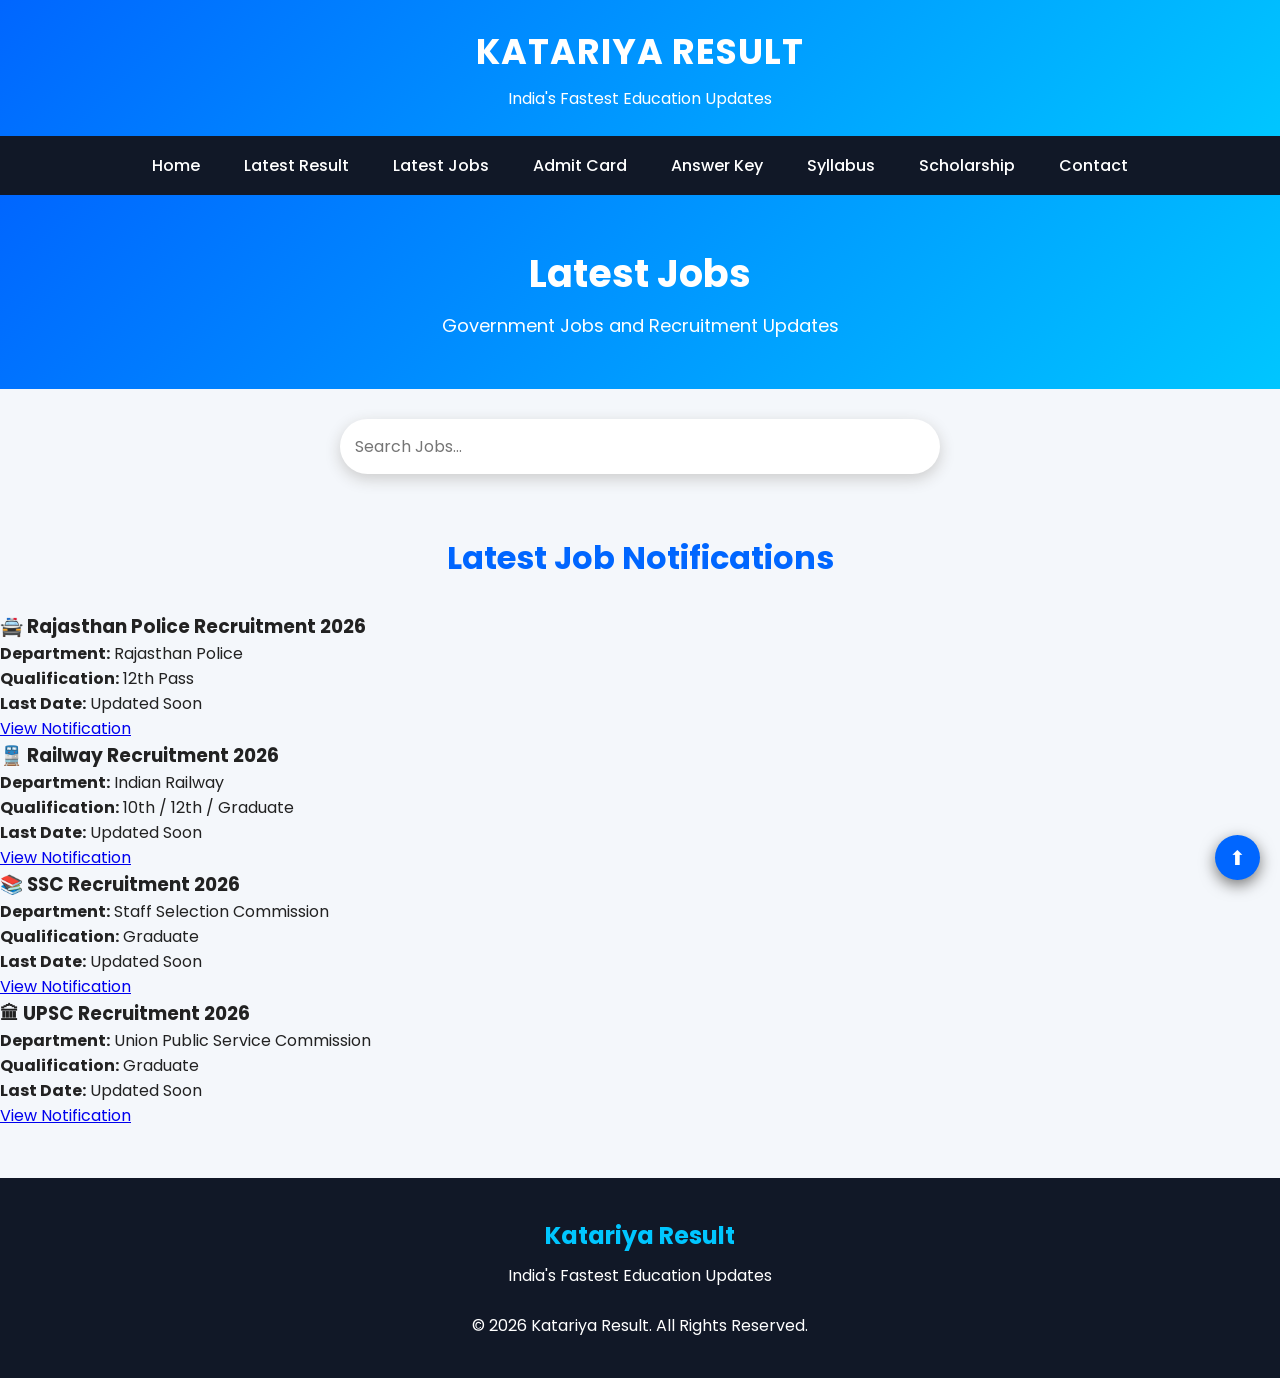
==== commit bbc2a9bf: "Update index.html" ====
--- a/index.html
+++ b/index.html
@@ -6,11 +6,9 @@
 <meta charset="UTF-8">
 <meta name="viewport" content="width=device-width, initial-scale=1.0">
 
-<title>Katariya Result | Latest Results, Jobs, Admit Card Updates</title>
-
-<meta name="description" content="Katariya Result provides latest government results, jobs, admit cards, answer keys, syllabus and scholarship updates.">
-
-<meta name="keywords" content="Katariya Result, Sarkari Result, Government Jobs, Admit Card, Rajasthan Result">
+<title>Latest Jobs | Katariya Result</title>
+
+<meta name="description" content="Latest government jobs, recruitment notifications, vacancies and application updates.">
 
 <link rel="stylesheet" href="style.css">
 
@@ -36,24 +34,18 @@
 
 
 
+
 <nav>
 
 <ul>
 
 <li><a href="index.html">Home</a></li>
-
 <li><a href="result.html">Latest Result</a></li>
-
 <li><a href="jobs.html">Latest Jobs</a></li>
-
 <li><a href="admit-card.html">Admit Card</a></li>
-
 <li><a href="answer-key.html">Answer Key</a></li>
-
 <li><a href="syllabus.html">Syllabus</a></li>
-
 <li><a href="scholarship.html">Scholarship</a></li>
-
 <li><a href="contact.html">Contact</a></li>
 
 </ul>
@@ -63,188 +55,124 @@
 
 
 
-<section class="hero">
+
+<section class="page-banner">
 
 <h1>
-Welcome to Katariya Result
+Latest Jobs
 </h1>
 
 <p>
-India's Premium Education Portal
+Government Jobs and Recruitment Updates
 </p>
 
-
-<a href="#latest" class="hero-btn">
-Explore Now
-</a>
-
-
 </section>
 
 
 
 
-<div class="news">
-
-<marquee>
-
-🔥 Latest Result | Government Jobs | Admit Card | Answer Key | Scholarship Updates
-
-</marquee>
-
-</div>
-
-
-
-
 
 <div class="search">
 
-<input type="text" placeholder="Search Result, Jobs, Admit Card...">
-
-</div>
-
-
-
-
-
-
-<h2 class="section-title" id="latest">
-Latest Updates
+<input type="text" placeholder="Search Jobs...">
+
+</div>
+
+
+
+
+
+<h2 class="section-title">
+Latest Job Notifications
 </h2>
 
 
 
 
-<div class="cards">
-
-
-
-<div class="card">
-
-<h3>📢 Latest Results</h3>
-
-<p>
-Check all board, university and government exam results.
-</p>
-
-<button>
-View
-</button>
-
-</div>
-
-
-
-
-<div class="card">
-
-<h3>💼 Latest Jobs</h3>
-
-<p>
-Find latest government and private job notifications.
-</p>
-
-<button>
-View
-</button>
-
-</div>
-
-
-
-
-
-<div class="card">
-
-<h3>🎫 Admit Card</h3>
-
-<p>
-Download latest exam admit cards and hall tickets.
-</p>
-
-<button>
-View
-</button>
-
-</div>
-
-
-
-
-
-<div class="card">
-
-<h3>📄 Answer Key</h3>
-
-<p>
-Check official answer keys and response sheets.
-</p>
-
-<button>
-View
-</button>
-
-</div>
-
-
-
-
-
-<div class="card">
-
-<h3>📚 Syllabus</h3>
-
-<p>
-Get latest syllabus and exam patterns.
-</p>
-
-<button>
-View
-</button>
-
-</div>
-
-
-
-
-
-<div class="card">
-
-<h3>🎓 Scholarship</h3>
-
-<p>
-Apply for government scholarship schemes.
-</p>
-
-<button>
-View
-</button>
-
-</div>
-
-
-
-</div>
-
-
-
-
-
-
-
-<section class="about">
-
-<h2>
-About Katariya Result
-</h2>
-
-<p>
-Katariya Result is an education platform where students can find latest government exam results, job notifications, admit cards, answer keys, syllabus and scholarship information.
-</p>
-
-</section>
-
+
+<div class="job-list">
+
+
+
+<div class="job-box">
+
+<h3>🚔 Rajasthan Police Recruitment 2026</h3>
+
+<p><strong>Department:</strong> Rajasthan Police</p>
+
+<p><strong>Qualification:</strong> 12th Pass</p>
+
+<p><strong>Last Date:</strong> Updated Soon</p>
+
+<a href="#" class="job-btn">
+View Notification
+</a>
+
+</div>
+
+
+
+
+
+<div class="job-box">
+
+<h3>🚆 Railway Recruitment 2026</h3>
+
+<p><strong>Department:</strong> Indian Railway</p>
+
+<p><strong>Qualification:</strong> 10th / 12th / Graduate</p>
+
+<p><strong>Last Date:</strong> Updated Soon</p>
+
+<a href="#" class="job-btn">
+View Notification
+</a>
+
+</div>
+
+
+
+
+
+<div class="job-box">
+
+<h3>📚 SSC Recruitment 2026</h3>
+
+<p><strong>Department:</strong> Staff Selection Commission</p>
+
+<p><strong>Qualification:</strong> Graduate</p>
+
+<p><strong>Last Date:</strong> Updated Soon</p>
+
+<a href="#" class="job-btn">
+View Notification
+</a>
+
+</div>
+
+
+
+
+
+<div class="job-box">
+
+<h3>🏛 UPSC Recruitment 2026</h3>
+
+<p><strong>Department:</strong> Union Public Service Commission</p>
+
+<p><strong>Qualification:</strong> Graduate</p>
+
+<p><strong>Last Date:</strong> Updated Soon</p>
+
+<a href="#" class="job-btn">
+View Notification
+</a>
+
+</div>
+
+
+
+</div>
 
 
 
@@ -252,36 +180,22 @@
 
 
 <footer>
-
 
 <h2>
 Katariya Result
 </h2>
 
-
 <p>
 India's Fastest Education Updates
 </p>
 
-
 <br>
-
-
-<p>
-About Us | Contact Us | Privacy Policy | Disclaimer
-</p>
-
-
-<br>
-
 
 <p>
 © 2026 Katariya Result. All Rights Reserved.
 </p>
 
-
 </footer>
-
 
 
 
--- a/style.css
+++ b/style.css
@@ -265,3 +265,104 @@
 }
 
 }
+/* About Section */
+
+.about{
+    background:white;
+    margin:40px 8%;
+    padding:30px;
+    border-radius:15px;
+    text-align:center;
+    box-shadow:0 5px 20px rgba(0,0,0,.1);
+}
+
+.about h2{
+    color:#0066ff;
+    font-size:30px;
+    margin-bottom:15px;
+}
+/* Page Banner */
+
+.page-banner{
+    background:linear-gradient(135deg,#0066ff,#00c6ff);
+    color:white;
+    text-align:center;
+    padding:50px 20px;
+}
+
+.page-banner h1{
+    font-size:38px;
+    margin-bottom:10px;
+}
+
+.page-banner p{
+    font-size:18px;
+}
+
+
+
+.about p{
+    color:#555;
+    line-height:1.8;
+}
+/* Result Page Design */
+
+.result-list{
+    width:85%;
+    margin:30px auto;
+    display:flex;
+    flex-direction:column;
+    gap:20px;
+}
+
+
+.result-box{
+    background:white;
+    padding:25px;
+    border-radius:15px;
+    box-shadow:0 5px 20px rgba(0,0,0,.1);
+}
+
+
+.result-box h3{
+    color:#0066ff;
+    font-size:24px;
+    margin-bottom:10px;
+}
+
+
+.result-box p{
+    color:#555;
+    margin:8px 0;
+}
+
+
+.result-btn{
+    display:inline-block;
+    margin-top:15px;
+    padding:10px 25px;
+    background:#0066ff;
+    color:white;
+    text-decoration:none;
+    border-radius:25px;
+    font-weight:600;
+}
+
+
+.result-btn:hover{
+    background:#0044aa;
+}
+
+
+
+@media(max-width:600px){
+
+.result-list{
+    width:95%;
+}
+
+.result-box h3{
+    font-size:20px;
+}
+
+}
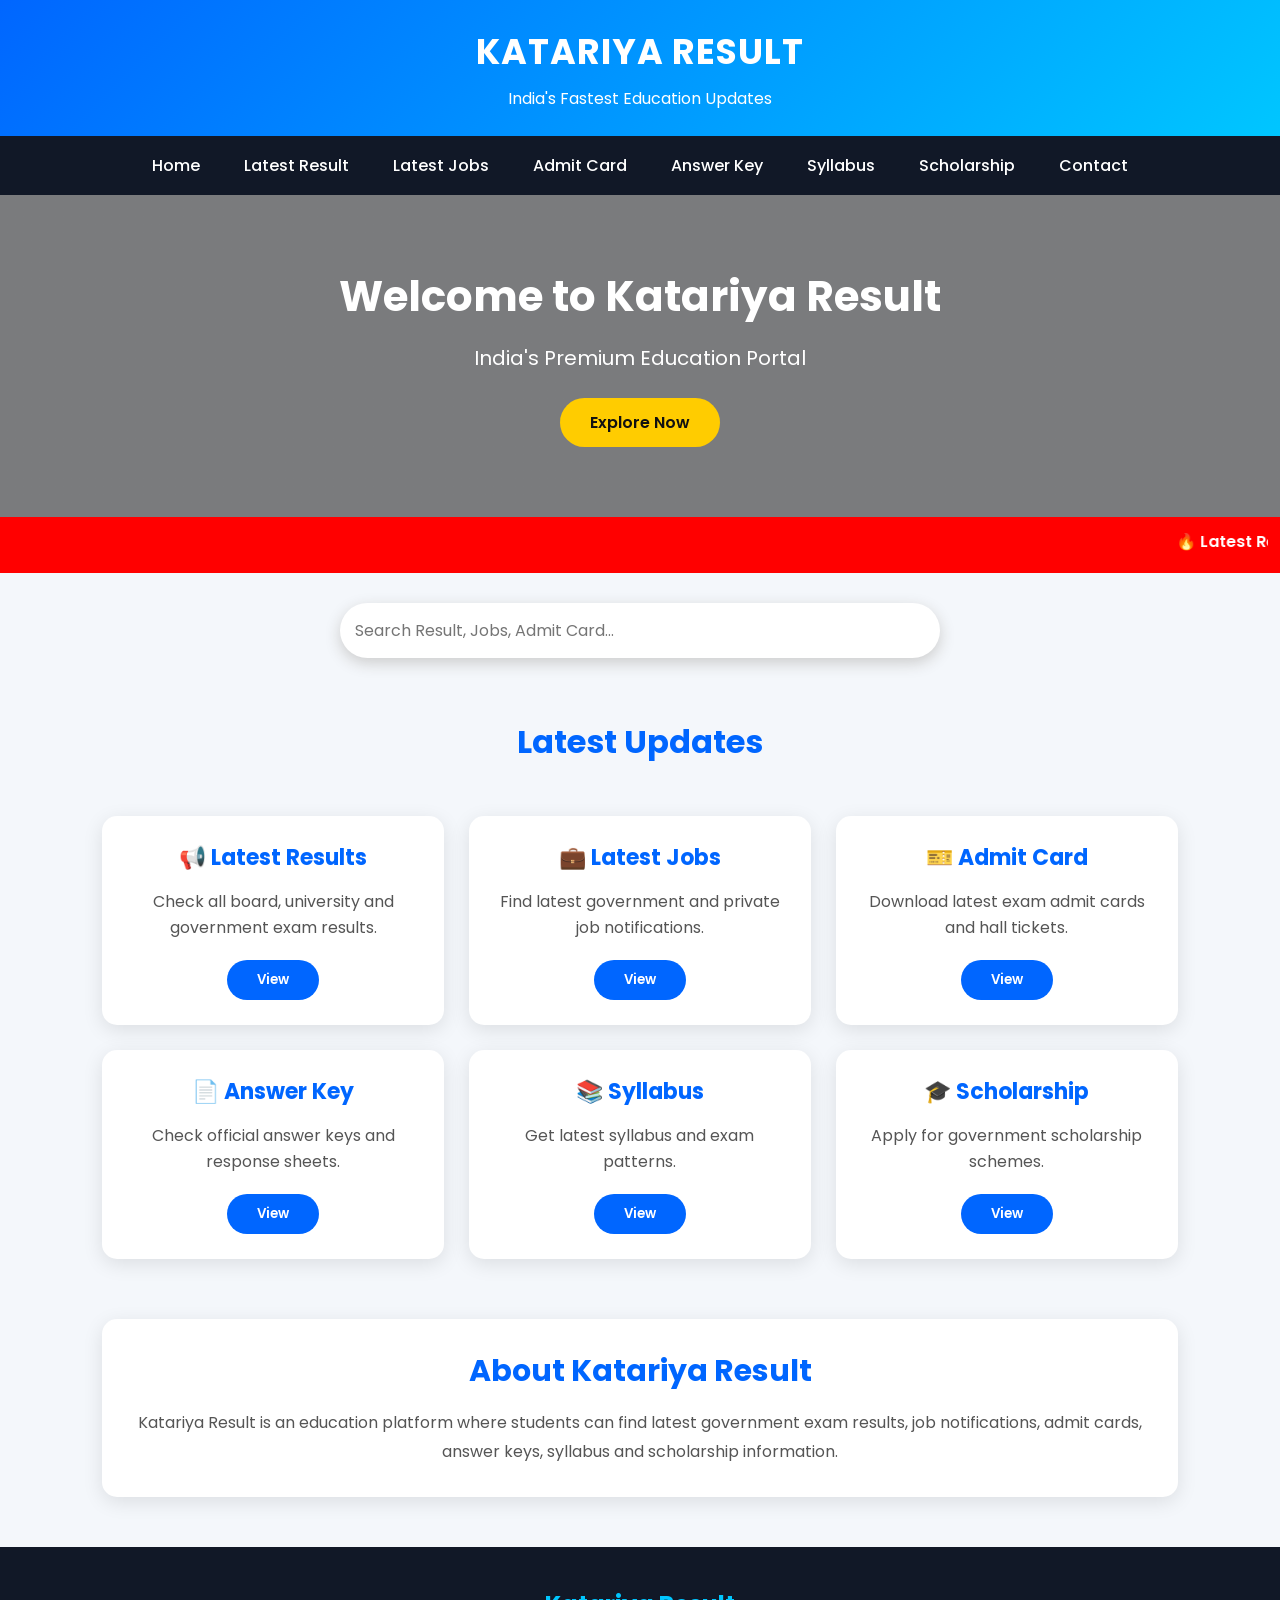
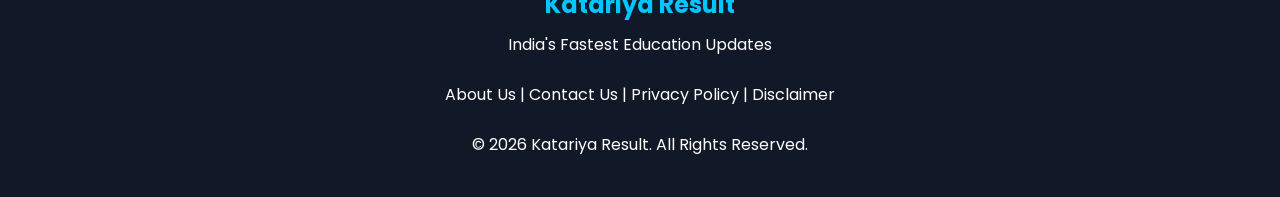
==== commit 6f220cde: "Update index.html" ====
--- a/index.html
+++ b/index.html
@@ -6,9 +6,11 @@
 <meta charset="UTF-8">
 <meta name="viewport" content="width=device-width, initial-scale=1.0">
 
-<title>Latest Jobs | Katariya Result</title>
-
-<meta name="description" content="Latest government jobs, recruitment notifications, vacancies and application updates.">
+<title>Katariya Result | Latest Results, Jobs, Admit Card Updates</title>
+
+<meta name="description" content="Katariya Result provides latest government results, jobs, admit cards, answer keys, syllabus and scholarship updates.">
+
+<meta name="keywords" content="Katariya Result, Sarkari Result, Government Jobs, Admit Card, Rajasthan Result">
 
 <link rel="stylesheet" href="style.css">
 
@@ -34,18 +36,24 @@
 
 
 
-
 <nav>
 
 <ul>
 
 <li><a href="index.html">Home</a></li>
+
 <li><a href="result.html">Latest Result</a></li>
+
 <li><a href="jobs.html">Latest Jobs</a></li>
+
 <li><a href="admit-card.html">Admit Card</a></li>
+
 <li><a href="answer-key.html">Answer Key</a></li>
+
 <li><a href="syllabus.html">Syllabus</a></li>
+
 <li><a href="scholarship.html">Scholarship</a></li>
+
 <li><a href="contact.html">Contact</a></li>
 
 </ul>
@@ -55,124 +63,188 @@
 
 
 
-
-<section class="page-banner">
+<section class="hero">
 
 <h1>
-Latest Jobs
+Welcome to Katariya Result
 </h1>
 
 <p>
-Government Jobs and Recruitment Updates
-</p>
+India's Premium Education Portal
+</p>
+
+
+<a href="#latest" class="hero-btn">
+Explore Now
+</a>
+
 
 </section>
 
 
 
 
+<div class="news">
+
+<marquee>
+
+🔥 Latest Result | Government Jobs | Admit Card | Answer Key | Scholarship Updates
+
+</marquee>
+
+</div>
+
+
+
+
 
 <div class="search">
 
-<input type="text" placeholder="Search Jobs...">
-
-</div>
-
-
-
-
-
-<h2 class="section-title">
-Latest Job Notifications
+<input type="text" placeholder="Search Result, Jobs, Admit Card...">
+
+</div>
+
+
+
+
+
+
+<h2 class="section-title" id="latest">
+Latest Updates
 </h2>
 
 
 
 
-
-<div class="job-list">
-
-
-
-<div class="job-box">
-
-<h3>🚔 Rajasthan Police Recruitment 2026</h3>
-
-<p><strong>Department:</strong> Rajasthan Police</p>
-
-<p><strong>Qualification:</strong> 12th Pass</p>
-
-<p><strong>Last Date:</strong> Updated Soon</p>
-
-<a href="#" class="job-btn">
-View Notification
-</a>
-
-</div>
-
-
-
-
-
-<div class="job-box">
-
-<h3>🚆 Railway Recruitment 2026</h3>
-
-<p><strong>Department:</strong> Indian Railway</p>
-
-<p><strong>Qualification:</strong> 10th / 12th / Graduate</p>
-
-<p><strong>Last Date:</strong> Updated Soon</p>
-
-<a href="#" class="job-btn">
-View Notification
-</a>
-
-</div>
-
-
-
-
-
-<div class="job-box">
-
-<h3>📚 SSC Recruitment 2026</h3>
-
-<p><strong>Department:</strong> Staff Selection Commission</p>
-
-<p><strong>Qualification:</strong> Graduate</p>
-
-<p><strong>Last Date:</strong> Updated Soon</p>
-
-<a href="#" class="job-btn">
-View Notification
-</a>
-
-</div>
-
-
-
-
-
-<div class="job-box">
-
-<h3>🏛 UPSC Recruitment 2026</h3>
-
-<p><strong>Department:</strong> Union Public Service Commission</p>
-
-<p><strong>Qualification:</strong> Graduate</p>
-
-<p><strong>Last Date:</strong> Updated Soon</p>
-
-<a href="#" class="job-btn">
-View Notification
-</a>
-
-</div>
-
-
-
-</div>
+<div class="cards">
+
+
+
+<div class="card">
+
+<h3>📢 Latest Results</h3>
+
+<p>
+Check all board, university and government exam results.
+</p>
+
+<button>
+View
+</button>
+
+</div>
+
+
+
+
+<div class="card">
+
+<h3>💼 Latest Jobs</h3>
+
+<p>
+Find latest government and private job notifications.
+</p>
+
+<button>
+View
+</button>
+
+</div>
+
+
+
+
+
+<div class="card">
+
+<h3>🎫 Admit Card</h3>
+
+<p>
+Download latest exam admit cards and hall tickets.
+</p>
+
+<button>
+View
+</button>
+
+</div>
+
+
+
+
+
+<div class="card">
+
+<h3>📄 Answer Key</h3>
+
+<p>
+Check official answer keys and response sheets.
+</p>
+
+<button>
+View
+</button>
+
+</div>
+
+
+
+
+
+<div class="card">
+
+<h3>📚 Syllabus</h3>
+
+<p>
+Get latest syllabus and exam patterns.
+</p>
+
+<button>
+View
+</button>
+
+</div>
+
+
+
+
+
+<div class="card">
+
+<h3>🎓 Scholarship</h3>
+
+<p>
+Apply for government scholarship schemes.
+</p>
+
+<button>
+View
+</button>
+
+</div>
+
+
+
+</div>
+
+
+
+
+
+
+
+<section class="about">
+
+<h2>
+About Katariya Result
+</h2>
+
+<p>
+Katariya Result is an education platform where students can find latest government exam results, job notifications, admit cards, answer keys, syllabus and scholarship information.
+</p>
+
+</section>
+
 
 
 
@@ -180,22 +252,36 @@
 
 
 <footer>
+
 
 <h2>
 Katariya Result
 </h2>
 
+
 <p>
 India's Fastest Education Updates
 </p>
 
+
 <br>
 
+
+<p>
+About Us | Contact Us | Privacy Policy | Disclaimer
+</p>
+
+
+<br>
+
+
 <p>
 © 2026 Katariya Result. All Rights Reserved.
 </p>
 
+
 </footer>
+
 
 
 
--- a/style.css
+++ b/style.css
@@ -366,3 +366,65 @@
 }
 
 }
+/* Jobs Page Design */
+
+.job-list{
+    width:85%;
+    margin:30px auto;
+    display:flex;
+    flex-direction:column;
+    gap:20px;
+}
+
+
+.job-box{
+    background:white;
+    padding:25px;
+    border-radius:15px;
+    box-shadow:0 5px 20px rgba(0,0,0,.1);
+}
+
+
+.job-box h3{
+    color:#0066ff;
+    font-size:24px;
+    margin-bottom:15px;
+}
+
+
+.job-box p{
+    color:#555;
+    margin:8px 0;
+    line-height:1.6;
+}
+
+
+.job-btn{
+    display:inline-block;
+    margin-top:15px;
+    padding:10px 25px;
+    background:#0066ff;
+    color:white;
+    text-decoration:none;
+    border-radius:25px;
+    font-weight:600;
+}
+
+
+.job-btn:hover{
+    background:#0044aa;
+}
+
+
+
+@media(max-width:600px){
+
+.job-list{
+    width:95%;
+}
+
+.job-box h3{
+    font-size:20px;
+}
+
+}
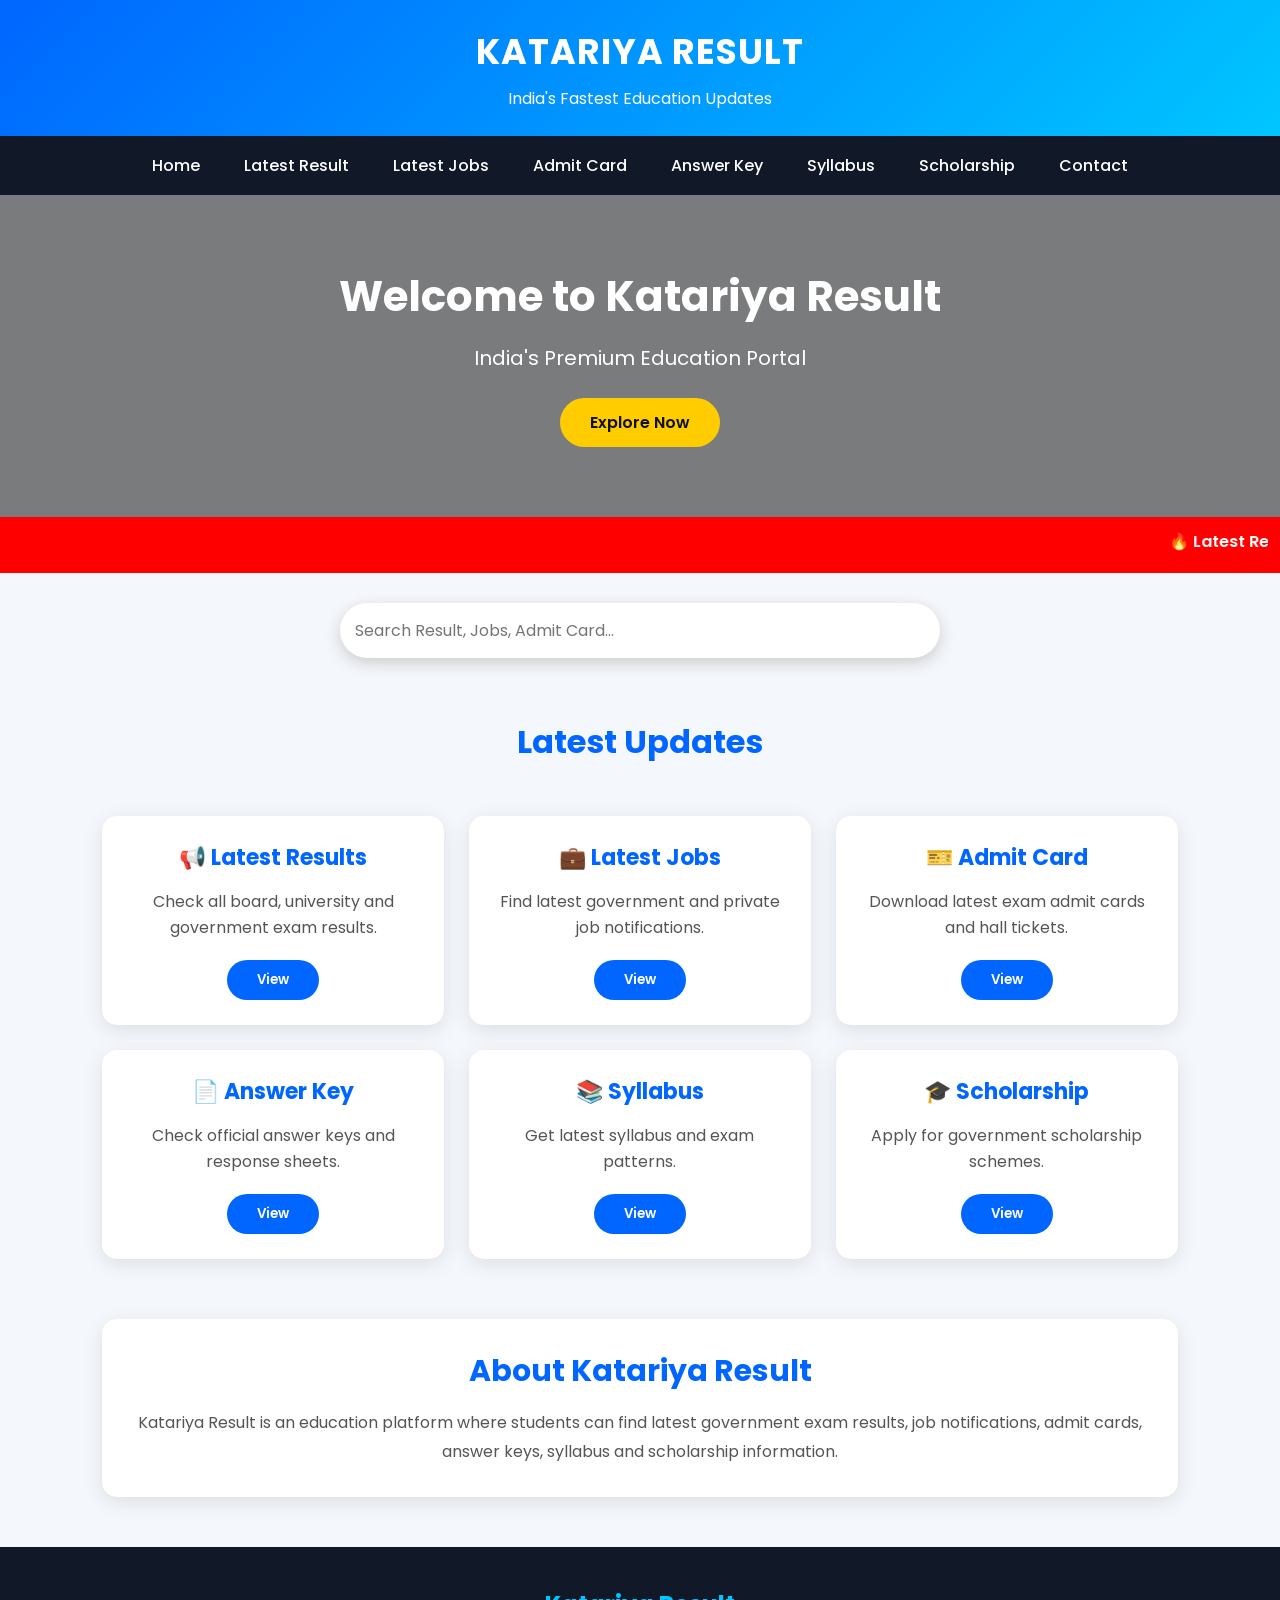
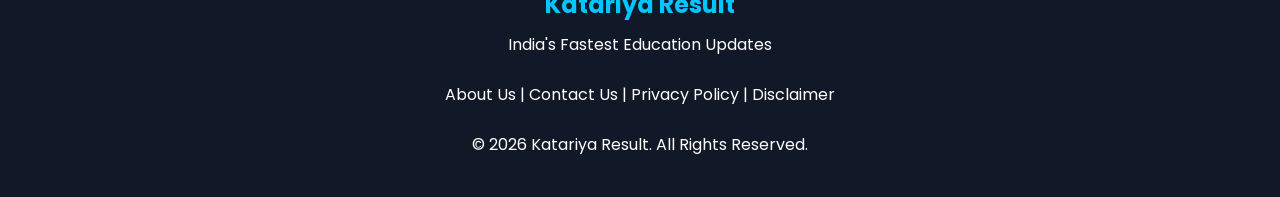
==== commit 4f70c2e5: "Update index.html" ====
--- a/index.html
+++ b/index.html
@@ -2,7 +2,7 @@
 <html lang="en">
 
 <head>
-
+<link rel="icon" href="logo.png">
 <meta charset="UTF-8">
 <meta name="viewport" content="width=device-width, initial-scale=1.0">
 
--- a/style.css
+++ b/style.css
@@ -428,3 +428,267 @@
 }
 
 }
+/* Admit Card Page Design */
+
+.admit-list{
+    width:85%;
+    margin:30px auto;
+    display:flex;
+    flex-direction:column;
+    gap:20px;
+}
+
+
+.admit-box{
+    background:white;
+    padding:25px;
+    border-radius:15px;
+    box-shadow:0 5px 20px rgba(0,0,0,.1);
+}
+
+
+.admit-box h3{
+    color:#0066ff;
+    font-size:24px;
+    margin-bottom:15px;
+}
+
+
+.admit-box p{
+    color:#555;
+    margin:8px 0;
+    line-height:1.6;
+}
+
+
+.admit-btn{
+    display:inline-block;
+    margin-top:15px;
+    padding:10px 25px;
+    background:#0066ff;
+    color:white;
+    text-decoration:none;
+    border-radius:25px;
+    font-weight:600;
+}
+
+
+.admit-btn:hover{
+    background:#0044aa;
+}
+
+
+
+@media(max-width:600px){
+
+.admit-list{
+    width:95%;
+}
+
+.admit-box h3{
+    font-size:20px;
+}
+
+}
+/* Answer Key Page Design */
+
+.answer-list{
+    width:85%;
+    margin:30px auto;
+    display:flex;
+    flex-direction:column;
+    gap:20px;
+}
+
+
+.answer-box{
+    background:white;
+    padding:25px;
+    border-radius:15px;
+    box-shadow:0 5px 20px rgba(0,0,0,.1);
+}
+
+
+.answer-box h3{
+    color:#0066ff;
+    font-size:24px;
+    margin-bottom:15px;
+}
+
+
+.answer-box p{
+    color:#555;
+    margin:8px 0;
+    line-height:1.6;
+}
+
+
+.answer-btn{
+    display:inline-block;
+    margin-top:15px;
+    padding:10px 25px;
+    background:#0066ff;
+    color:white;
+    text-decoration:none;
+    border-radius:25px;
+    font-weight:600;
+}
+
+
+.answer-btn:hover{
+    background:#0044aa;
+}
+
+
+/* Mobile */
+
+@media(max-width:600px){
+
+.answer-list{
+    width:95%;
+}
+
+.answer-box h3{
+    font-size:20px;
+}
+
+}
+
+    border-radius:10px;
+    font-size:15px;
+    outline:none;
+
+}
+
+
+.card textarea{
+
+    height:120px;
+    resize:none;
+
+}
+
+
+.card input:focus,
+.card textarea:focus{
+
+    border-color:#0066ff;
+
+}
+.social-section{
+    margin:40px 0;
+}
+
+
+.social-section .card{
+    max-width:400px;
+    margin:auto;
+}
+
+
+.social-section a{
+    text-decoration:none;
+}
+
+
+.social-section button{
+    width:200px;
+    padding:12px;
+    background:linear-gradient(135deg,#0066ff,#00c6ff);
+    color:white;
+    border:none;
+    border-radius:30px;
+    font-size:16px;
+    font-weight:600;
+    cursor:pointer;
+}
+
+
+.social-section button:hover{
+    background:#0044aa;
+}
+/* Social Section Fix */
+
+.social-section{
+    width:100%;
+    padding:40px 0;
+}
+
+
+.social-section .cards{
+    display:flex;
+    justify-content:center;
+    align-items:center;
+}
+
+
+.social-section .card{
+
+    width:350px;
+    background:white;
+    padding:30px;
+    border-radius:15px;
+    text-align:center;
+    box-shadow:0 5px 20px rgba(0,0,0,0.15);
+
+}
+
+
+.social-section .card h3{
+
+    color:#0066ff;
+    font-size:25px;
+    margin-bottom:15px;
+
+}
+
+
+.social-section .card p{
+
+    color:#555;
+    line-height:1.6;
+
+}
+
+
+.social-section .card a{
+
+    display:block;
+    text-decoration:none;
+    margin:12px 0;
+
+}
+
+
+.social-section .card a button{
+
+    width:220px;
+    padding:12px;
+    border:none;
+    border-radius:30px;
+    background:linear-gradient(135deg,#0066ff,#00c6ff);
+    color:white;
+    font-size:16px;
+    font-weight:600;
+    cursor:pointer;
+
+}
+
+
+.social-section .card a button:hover{
+
+    background:#0044aa;
+    transform:scale(1.05);
+
+}
+
+
+@media(max-width:600px){
+
+.social-section .card{
+
+    width:90%;
+
+}
+
+}
